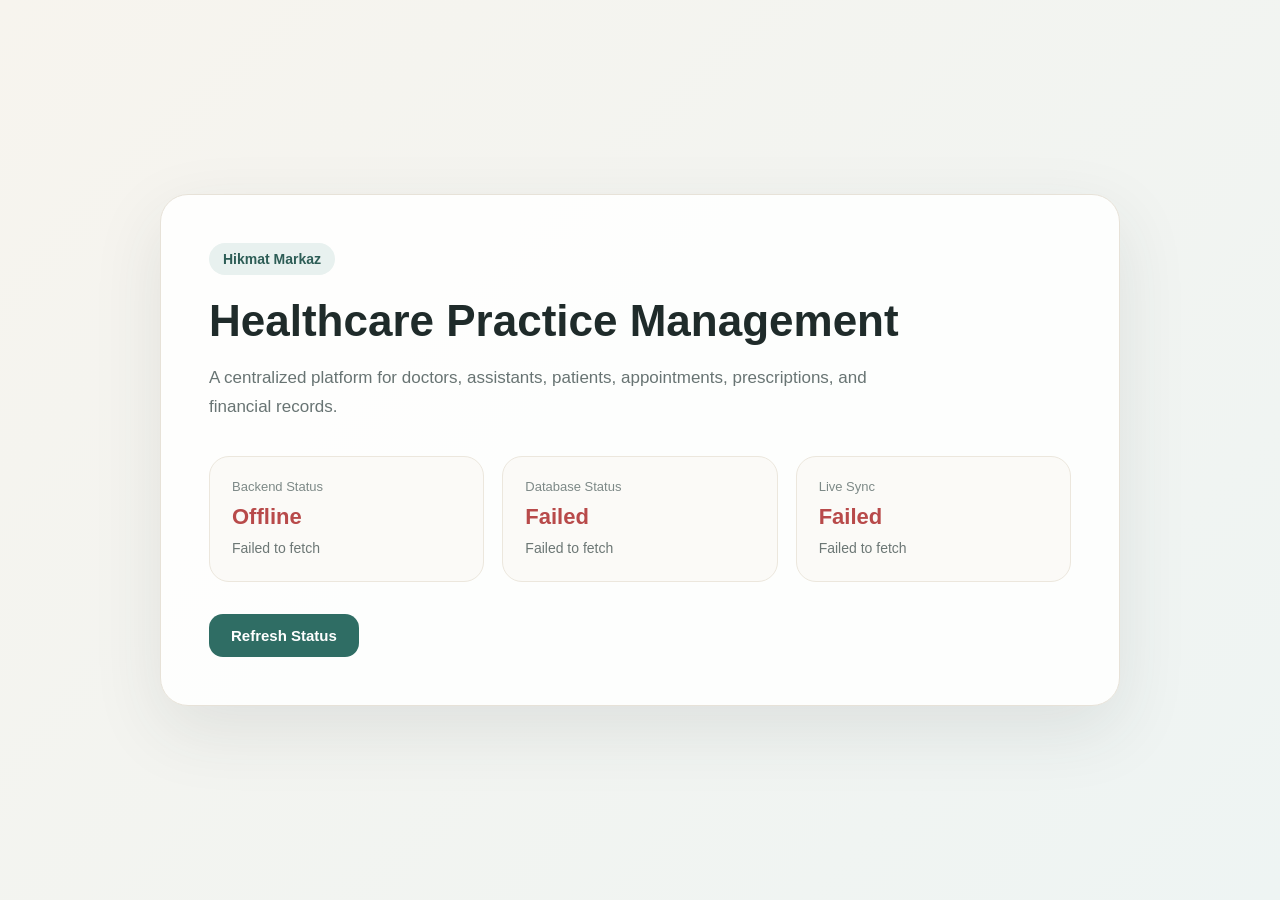
==== frontend/index.html @ 4ed819f0 "Add backend database connection and frontend health dashboard" ====
<!DOCTYPE html>
<html lang="en">
<head>
    <meta charset="UTF-8">
    <title>Hikmat Markaz</title>
    <meta name="viewport" content="width=device-width, initial-scale=1.0">

    <link rel="stylesheet" href="./css/style.css">
</head>
<body>

    <main class="page">
        <section class="hero-card">
            <div class="brand-badge">Hikmat Markaz</div>

            <h1>Healthcare Practice Management</h1>

            <p class="subtitle">
                A centralized platform for doctors, assistants, patients, appointments,
                prescriptions, and financial records.
            </p>

            <div class="status-grid">
                <div class="status-card">
                    <span class="label">Backend Status</span>
                    <strong id="backendStatus">Checking...</strong>
                    <p id="backendMessage">Please wait</p>
                </div>

                <div class="status-card">
                    <span class="label">Database Status</span>
                    <strong id="dbStatus">Checking...</strong>
                    <p id="dbMessage">Please wait</p>
                </div>

                <div class="status-card">
                    <span class="label">Live Sync</span>
                    <strong id="syncStatus">Waiting...</strong>
                    <p id="syncMessage">Runs every 30 seconds</p>
                </div>
            </div>

            <div class="actions">
                <button id="refreshButton">Refresh Status</button>
            </div>
        </section>
    </main>

    <script src="./js/config.js"></script>
    <script src="./js/main.js"></script>
</body>
</html>
---- frontend/css/style.css ----
* {
    box-sizing: border-box;
}

body {
    margin: 0;
    font-family: Inter, Arial, sans-serif;
    background: linear-gradient(135deg, #f7f4ee, #eef4f3);
    color: #24302f;
}

.page {
    min-height: 100vh;
    display: flex;
    align-items: center;
    justify-content: center;
    padding: 32px;
}

.hero-card {
    width: 100%;
    max-width: 960px;
    background: rgba(255, 255, 255, 0.88);
    border: 1px solid #e7e2d8;
    border-radius: 28px;
    padding: 48px;
    box-shadow: 0 24px 70px rgba(50, 60, 60, 0.10);
}

.brand-badge {
    display: inline-flex;
    padding: 8px 14px;
    border-radius: 999px;
    background: #e8f1ef;
    color: #2d5d56;
    font-size: 14px;
    font-weight: 700;
    margin-bottom: 22px;
}

h1 {
    margin: 0;
    font-size: 44px;
    line-height: 1.1;
    color: #1f2b2a;
}

.subtitle {
    max-width: 720px;
    margin: 18px 0 34px;
    color: #687473;
    font-size: 17px;
    line-height: 1.7;
}

.status-grid {
    display: grid;
    grid-template-columns: repeat(3, 1fr);
    gap: 18px;
}

.status-card {
    background: #fbfaf7;
    border: 1px solid #ece7dd;
    border-radius: 20px;
    padding: 22px;
}

.status-card .label {
    display: block;
    color: #7d8987;
    font-size: 13px;
    margin-bottom: 10px;
}

.status-card strong {
    display: block;
    font-size: 22px;
    color: #263332;
    margin-bottom: 8px;
}

.status-card p {
    margin: 0;
    color: #6c7775;
    font-size: 14px;
    line-height: 1.5;
}

.actions {
    margin-top: 32px;
}

button {
    border: none;
    background: #2f6d64;
    color: white;
    padding: 13px 22px;
    border-radius: 14px;
    font-size: 15px;
    font-weight: 700;
    cursor: pointer;
    transition: 0.2s ease;
}

button:hover {
    background: #25584f;
    transform: translateY(-1px);
}

.ok {
    color: #2f6d64 !important;
}

.error {
    color: #b84a4a !important;
}

.pending {
    color: #9b7b2f !important;
}

@media (max-width: 850px) {
    .hero-card {
        padding: 30px;
    }

    h1 {
        font-size: 34px;
    }

    .status-grid {
        grid-template-columns: 1fr;
    }
}
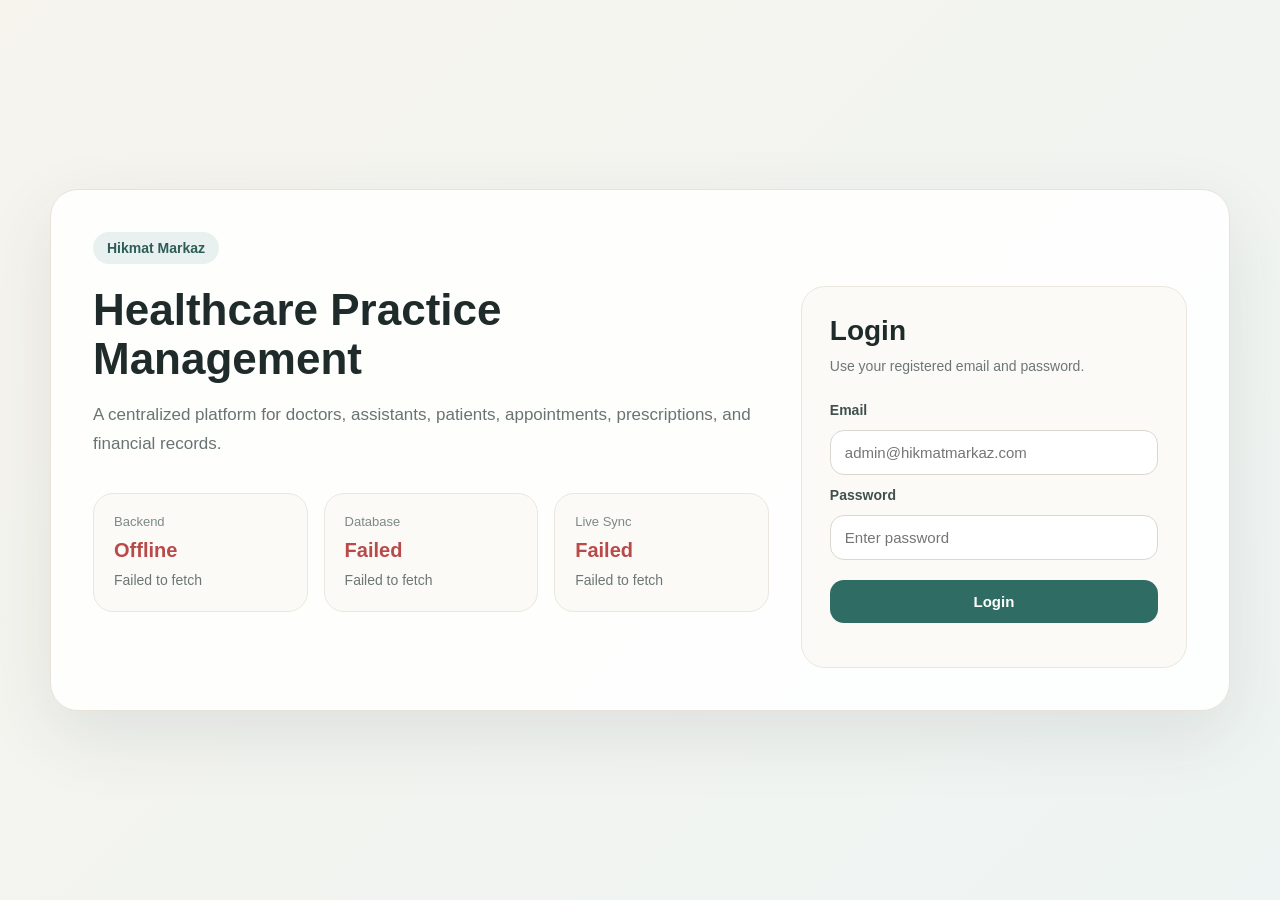
==== commit 4e7ccdb4: "Add admin seed and authentication API" ====
--- a/frontend/index.html
+++ b/frontend/index.html
@@ -13,35 +13,71 @@
         <section class="hero-card">
             <div class="brand-badge">Hikmat Markaz</div>
 
-            <h1>Healthcare Practice Management</h1>
+            <div class="layout">
+                <div class="intro">
+                    <h1>Healthcare Practice Management</h1>
 
-            <p class="subtitle">
-                A centralized platform for doctors, assistants, patients, appointments,
-                prescriptions, and financial records.
-            </p>
+                    <p class="subtitle">
+                        A centralized platform for doctors, assistants, patients,
+                        appointments, prescriptions, and financial records.
+                    </p>
 
-            <div class="status-grid">
-                <div class="status-card">
-                    <span class="label">Backend Status</span>
-                    <strong id="backendStatus">Checking...</strong>
-                    <p id="backendMessage">Please wait</p>
+                    <div class="status-grid">
+                        <div class="status-card">
+                            <span class="label">Backend</span>
+                            <strong id="backendStatus">Checking...</strong>
+                            <p id="backendMessage">Please wait</p>
+                        </div>
+
+                        <div class="status-card">
+                            <span class="label">Database</span>
+                            <strong id="dbStatus">Checking...</strong>
+                            <p id="dbMessage">Please wait</p>
+                        </div>
+
+                        <div class="status-card">
+                            <span class="label">Live Sync</span>
+                            <strong id="syncStatus">Waiting...</strong>
+                            <p id="syncMessage">Runs every 30 seconds</p>
+                        </div>
+                    </div>
                 </div>
 
-                <div class="status-card">
-                    <span class="label">Database Status</span>
-                    <strong id="dbStatus">Checking...</strong>
-                    <p id="dbMessage">Please wait</p>
+                <div class="auth-panel">
+                    <h2>Login</h2>
+                    <p class="auth-note">
+                        Use your registered email and password.
+                    </p>
+
+                    <form id="loginForm">
+                        <label>Email</label>
+                        <input
+                            type="email"
+                            id="loginEmail"
+                            placeholder="admin@hikmatmarkaz.com"
+                            required
+                        >
+
+                        <label>Password</label>
+                        <input
+                            type="password"
+                            id="loginPassword"
+                            placeholder="Enter password"
+                            required
+                        >
+
+                        <button type="submit">Login</button>
+                    </form>
+
+                    <div id="loginResult" class="login-result"></div>
+
+                    <div id="userBox" class="user-box hidden">
+                        <span class="label">Logged in as</span>
+                        <strong id="loggedInRole"></strong>
+                        <p id="loggedInEmail"></p>
+                        <button id="logoutButton" class="secondary-button">Logout</button>
+                    </div>
                 </div>
-
-                <div class="status-card">
-                    <span class="label">Live Sync</span>
-                    <strong id="syncStatus">Waiting...</strong>
-                    <p id="syncMessage">Runs every 30 seconds</p>
-                </div>
-            </div>
-
-            <div class="actions">
-                <button id="refreshButton">Refresh Status</button>
             </div>
         </section>
     </main>
--- a/frontend/css/style.css
+++ b/frontend/css/style.css
@@ -19,11 +19,11 @@
 
 .hero-card {
     width: 100%;
-    max-width: 960px;
-    background: rgba(255, 255, 255, 0.88);
+    max-width: 1180px;
+    background: rgba(255, 255, 255, 0.9);
     border: 1px solid #e7e2d8;
     border-radius: 28px;
-    padding: 48px;
+    padding: 42px;
     box-shadow: 0 24px 70px rgba(50, 60, 60, 0.10);
 }
 
@@ -38,6 +38,13 @@
     margin-bottom: 22px;
 }
 
+.layout {
+    display: grid;
+    grid-template-columns: 1.4fr 0.8fr;
+    gap: 32px;
+    align-items: start;
+}
+
 h1 {
     margin: 0;
     font-size: 44px;
@@ -56,17 +63,18 @@
 .status-grid {
     display: grid;
     grid-template-columns: repeat(3, 1fr);
-    gap: 18px;
+    gap: 16px;
 }
 
 .status-card {
     background: #fbfaf7;
     border: 1px solid #ece7dd;
     border-radius: 20px;
-    padding: 22px;
-}
-
-.status-card .label {
+    padding: 20px;
+}
+
+.status-card .label,
+.user-box .label {
     display: block;
     color: #7d8987;
     font-size: 13px;
@@ -75,7 +83,7 @@
 
 .status-card strong {
     display: block;
-    font-size: 22px;
+    font-size: 20px;
     color: #263332;
     margin-bottom: 8px;
 }
@@ -87,8 +95,52 @@
     line-height: 1.5;
 }
 
-.actions {
-    margin-top: 32px;
+.auth-panel {
+    background: #fbfaf7;
+    border: 1px solid #ece7dd;
+    border-radius: 24px;
+    padding: 28px;
+}
+
+.auth-panel h2 {
+    margin: 0 0 8px;
+    font-size: 28px;
+    color: #1f2b2a;
+}
+
+.auth-note {
+    margin: 0 0 24px;
+    color: #6c7775;
+    font-size: 14px;
+    line-height: 1.6;
+}
+
+form {
+    display: flex;
+    flex-direction: column;
+    gap: 12px;
+}
+
+label {
+    color: #40504e;
+    font-size: 14px;
+    font-weight: 700;
+}
+
+input {
+    width: 100%;
+    border: 1px solid #dcd7ce;
+    background: white;
+    border-radius: 14px;
+    padding: 13px 14px;
+    font-size: 15px;
+    outline: none;
+    color: #24302f;
+}
+
+input:focus {
+    border-color: #2f6d64;
+    box-shadow: 0 0 0 4px rgba(47, 109, 100, 0.08);
 }
 
 button {
@@ -101,6 +153,7 @@
     font-weight: 700;
     cursor: pointer;
     transition: 0.2s ease;
+    margin-top: 8px;
 }
 
 button:hover {
@@ -108,6 +161,45 @@
     transform: translateY(-1px);
 }
 
+.secondary-button {
+    background: #e8f1ef;
+    color: #2d5d56;
+}
+
+.secondary-button:hover {
+    background: #dceae7;
+}
+
+.login-result {
+    margin-top: 16px;
+    font-size: 14px;
+    line-height: 1.5;
+}
+
+.user-box {
+    margin-top: 22px;
+    background: white;
+    border: 1px solid #ece7dd;
+    border-radius: 18px;
+    padding: 18px;
+}
+
+.user-box strong {
+    display: block;
+    font-size: 20px;
+    color: #2f6d64;
+    text-transform: capitalize;
+}
+
+.user-box p {
+    margin: 6px 0 0;
+    color: #687473;
+}
+
+.hidden {
+    display: none;
+}
+
 .ok {
     color: #2f6d64 !important;
 }
@@ -120,16 +212,20 @@
     color: #9b7b2f !important;
 }
 
-@media (max-width: 850px) {
-    .hero-card {
-        padding: 30px;
+@media (max-width: 950px) {
+    .layout {
+        grid-template-columns: 1fr;
+    }
+
+    .status-grid {
+        grid-template-columns: 1fr;
     }
 
     h1 {
         font-size: 34px;
     }
 
-    .status-grid {
-        grid-template-columns: 1fr;
+    .hero-card {
+        padding: 28px;
     }
 }
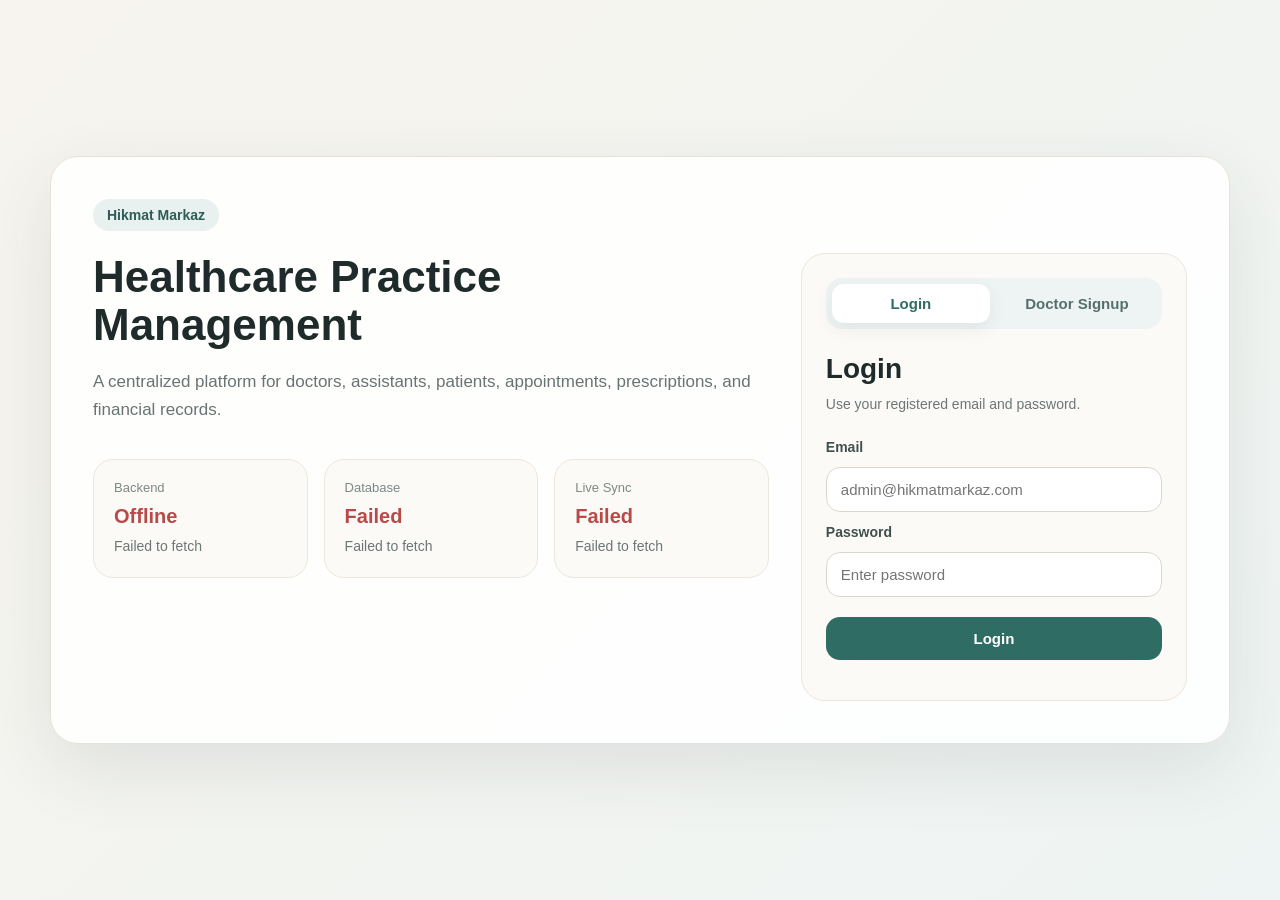
==== commit c1fb64ff: "Add doctor signup request API and frontend form" ====
--- a/frontend/index.html
+++ b/frontend/index.html
@@ -44,39 +44,114 @@
                 </div>
 
                 <div class="auth-panel">
-                    <h2>Login</h2>
-                    <p class="auth-note">
-                        Use your registered email and password.
-                    </p>
+                    <div class="tab-bar">
+                        <button id="loginTab" class="tab-button active" type="button">Login</button>
+                        <button id="signupTab" class="tab-button" type="button">Doctor Signup</button>
+                    </div>
 
-                    <form id="loginForm">
-                        <label>Email</label>
-                        <input
-                            type="email"
-                            id="loginEmail"
-                            placeholder="admin@hikmatmarkaz.com"
-                            required
-                        >
+                    <section id="loginSection">
+                        <h2>Login</h2>
+                        <p class="auth-note">
+                            Use your registered email and password.
+                        </p>
 
-                        <label>Password</label>
-                        <input
-                            type="password"
-                            id="loginPassword"
-                            placeholder="Enter password"
-                            required
-                        >
+                        <form id="loginForm">
+                            <label>Email</label>
+                            <input
+                                type="email"
+                                id="loginEmail"
+                                placeholder="admin@hikmatmarkaz.com"
+                                required
+                            >
 
-                        <button type="submit">Login</button>
-                    </form>
+                            <label>Password</label>
+                            <input
+                                type="password"
+                                id="loginPassword"
+                                placeholder="Enter password"
+                                required
+                            >
 
-                    <div id="loginResult" class="login-result"></div>
+                            <button type="submit">Login</button>
+                        </form>
 
-                    <div id="userBox" class="user-box hidden">
-                        <span class="label">Logged in as</span>
-                        <strong id="loggedInRole"></strong>
-                        <p id="loggedInEmail"></p>
-                        <button id="logoutButton" class="secondary-button">Logout</button>
-                    </div>
+                        <div id="loginResult" class="form-result"></div>
+
+                        <div id="userBox" class="user-box hidden">
+                            <span class="label">Logged in as</span>
+                            <strong id="loggedInRole"></strong>
+                            <p id="loggedInEmail"></p>
+                            <button id="logoutButton" class="secondary-button" type="button">Logout</button>
+                        </div>
+                    </section>
+
+                    <section id="signupSection" class="hidden">
+                        <h2>Doctor Signup</h2>
+                        <p class="auth-note">
+                            Doctor accounts require admin approval before login.
+                        </p>
+
+                        <form id="doctorSignupForm">
+                            <label>Doctor Name</label>
+                            <input
+                                type="text"
+                                id="signupName"
+                                placeholder="Dr. Ayesha Khan"
+                                required
+                            >
+
+                            <label>Specialization</label>
+                            <input
+                                type="text"
+                                id="signupSpecialization"
+                                placeholder="Cardiology, Gynecology, Dermatology"
+                                required
+                            >
+
+                            <label>License Number</label>
+                            <input
+                                type="text"
+                                id="signupLicense"
+                                placeholder="PMC-12345"
+                                required
+                            >
+
+                            <label>Email</label>
+                            <input
+                                type="email"
+                                id="signupEmail"
+                                placeholder="doctor@example.com"
+                                required
+                            >
+
+                            <label>Phone</label>
+                            <input
+                                type="text"
+                                id="signupPhone"
+                                placeholder="03001234567"
+                            >
+
+                            <label>Password</label>
+                            <input
+                                type="password"
+                                id="signupPassword"
+                                placeholder="Minimum 8 characters"
+                                required
+                            >
+
+                            <label>Confirm Password</label>
+                            <input
+                                type="password"
+                                id="signupConfirmPassword"
+                                placeholder="Repeat password"
+                                required
+                            >
+
+                            <button type="submit">Submit Signup Request</button>
+                        </form>
+
+                        <div id="signupResult" class="form-result"></div>
+                    </section>
                 </div>
             </div>
         </section>
--- a/frontend/css/style.css
+++ b/frontend/css/style.css
@@ -99,7 +99,36 @@
     background: #fbfaf7;
     border: 1px solid #ece7dd;
     border-radius: 24px;
-    padding: 28px;
+    padding: 24px;
+}
+
+.tab-bar {
+    display: grid;
+    grid-template-columns: 1fr 1fr;
+    gap: 8px;
+    background: #eef4f3;
+    padding: 6px;
+    border-radius: 16px;
+    margin-bottom: 24px;
+}
+
+.tab-button {
+    margin: 0;
+    background: transparent;
+    color: #55706c;
+    border-radius: 12px;
+    padding: 11px 10px;
+}
+
+.tab-button:hover {
+    transform: none;
+    background: #e3eeeb;
+}
+
+.tab-button.active {
+    background: white;
+    color: #2f6d64;
+    box-shadow: 0 6px 18px rgba(50, 60, 60, 0.08);
 }
 
 .auth-panel h2 {
@@ -170,7 +199,7 @@
     background: #dceae7;
 }
 
-.login-result {
+.form-result {
     margin-top: 16px;
     font-size: 14px;
     line-height: 1.5;
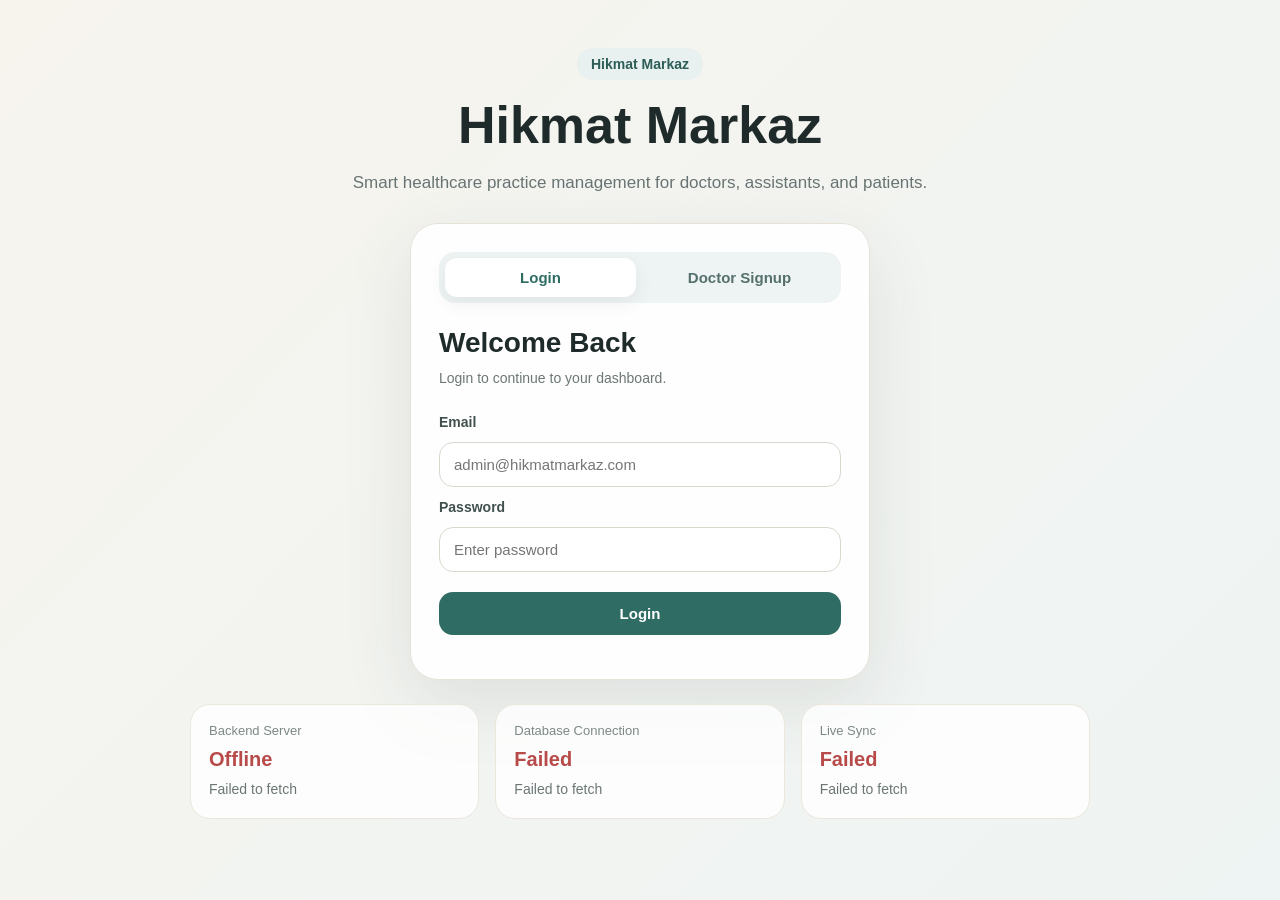
==== commit 0f26bb3b: "Improve landing page and add role-based dashboard page" ====
--- a/frontend/index.html
+++ b/frontend/index.html
@@ -9,150 +9,136 @@
 </head>
 <body>
 
-    <main class="page">
-        <section class="hero-card">
+    <main class="landing-page">
+        <section class="landing-header">
             <div class="brand-badge">Hikmat Markaz</div>
+            <h1>Hikmat Markaz</h1>
+            <p class="slogan">
+                Smart healthcare practice management for doctors, assistants, and patients.
+            </p>
+        </section>
 
-            <div class="layout">
-                <div class="intro">
-                    <h1>Healthcare Practice Management</h1>
+        <section class="auth-card">
+            <div class="tab-bar">
+                <button id="loginTab" class="tab-button active" type="button">Login</button>
+                <button id="signupTab" class="tab-button" type="button">Doctor Signup</button>
+            </div>
 
-                    <p class="subtitle">
-                        A centralized platform for doctors, assistants, patients,
-                        appointments, prescriptions, and financial records.
-                    </p>
+            <section id="loginSection">
+                <h2>Welcome Back</h2>
+                <p class="auth-note">
+                    Login to continue to your dashboard.
+                </p>
 
-                    <div class="status-grid">
-                        <div class="status-card">
-                            <span class="label">Backend</span>
-                            <strong id="backendStatus">Checking...</strong>
-                            <p id="backendMessage">Please wait</p>
-                        </div>
+                <form id="loginForm">
+                    <label>Email</label>
+                    <input
+                        type="email"
+                        id="loginEmail"
+                        placeholder="admin@hikmatmarkaz.com"
+                        required
+                    >
 
-                        <div class="status-card">
-                            <span class="label">Database</span>
-                            <strong id="dbStatus">Checking...</strong>
-                            <p id="dbMessage">Please wait</p>
-                        </div>
+                    <label>Password</label>
+                    <input
+                        type="password"
+                        id="loginPassword"
+                        placeholder="Enter password"
+                        required
+                    >
 
-                        <div class="status-card">
-                            <span class="label">Live Sync</span>
-                            <strong id="syncStatus">Waiting...</strong>
-                            <p id="syncMessage">Runs every 30 seconds</p>
-                        </div>
-                    </div>
-                </div>
+                    <button type="submit">Login</button>
+                </form>
 
-                <div class="auth-panel">
-                    <div class="tab-bar">
-                        <button id="loginTab" class="tab-button active" type="button">Login</button>
-                        <button id="signupTab" class="tab-button" type="button">Doctor Signup</button>
-                    </div>
+                <div id="loginResult" class="form-result"></div>
+            </section>
 
-                    <section id="loginSection">
-                        <h2>Login</h2>
-                        <p class="auth-note">
-                            Use your registered email and password.
-                        </p>
+            <section id="signupSection" class="hidden">
+                <h2>Doctor Signup</h2>
+                <p class="auth-note">
+                    Submit your request. Admin approval is required before login.
+                </p>
 
-                        <form id="loginForm">
-                            <label>Email</label>
-                            <input
-                                type="email"
-                                id="loginEmail"
-                                placeholder="admin@hikmatmarkaz.com"
-                                required
-                            >
+                <form id="doctorSignupForm">
+                    <label>Doctor Name</label>
+                    <input
+                        type="text"
+                        id="signupName"
+                        placeholder="Dr. Ayesha Khan"
+                        required
+                    >
 
-                            <label>Password</label>
-                            <input
-                                type="password"
-                                id="loginPassword"
-                                placeholder="Enter password"
-                                required
-                            >
+                    <label>Specialization</label>
+                    <input
+                        type="text"
+                        id="signupSpecialization"
+                        placeholder="Cardiology, Gynecology, Dermatology"
+                        required
+                    >
 
-                            <button type="submit">Login</button>
-                        </form>
+                    <label>License Number</label>
+                    <input
+                        type="text"
+                        id="signupLicense"
+                        placeholder="PMC-12345"
+                        required
+                    >
 
-                        <div id="loginResult" class="form-result"></div>
+                    <label>Email</label>
+                    <input
+                        type="email"
+                        id="signupEmail"
+                        placeholder="doctor@example.com"
+                        required
+                    >
 
-                        <div id="userBox" class="user-box hidden">
-                            <span class="label">Logged in as</span>
-                            <strong id="loggedInRole"></strong>
-                            <p id="loggedInEmail"></p>
-                            <button id="logoutButton" class="secondary-button" type="button">Logout</button>
-                        </div>
-                    </section>
+                    <label>Phone</label>
+                    <input
+                        type="text"
+                        id="signupPhone"
+                        placeholder="03001234567"
+                    >
 
-                    <section id="signupSection" class="hidden">
-                        <h2>Doctor Signup</h2>
-                        <p class="auth-note">
-                            Doctor accounts require admin approval before login.
-                        </p>
+                    <label>Password</label>
+                    <input
+                        type="password"
+                        id="signupPassword"
+                        placeholder="Minimum 8 characters"
+                        required
+                    >
 
-                        <form id="doctorSignupForm">
-                            <label>Doctor Name</label>
-                            <input
-                                type="text"
-                                id="signupName"
-                                placeholder="Dr. Ayesha Khan"
-                                required
-                            >
+                    <label>Confirm Password</label>
+                    <input
+                        type="password"
+                        id="signupConfirmPassword"
+                        placeholder="Repeat password"
+                        required
+                    >
 
-                            <label>Specialization</label>
-                            <input
-                                type="text"
-                                id="signupSpecialization"
-                                placeholder="Cardiology, Gynecology, Dermatology"
-                                required
-                            >
+                    <button type="submit">Submit Signup Request</button>
+                </form>
 
-                            <label>License Number</label>
-                            <input
-                                type="text"
-                                id="signupLicense"
-                                placeholder="PMC-12345"
-                                required
-                            >
+                <div id="signupResult" class="form-result"></div>
+            </section>
+        </section>
 
-                            <label>Email</label>
-                            <input
-                                type="email"
-                                id="signupEmail"
-                                placeholder="doctor@example.com"
-                                required
-                            >
+        <section class="system-status-panel">
+            <div class="status-card">
+                <span class="label">Backend Server</span>
+                <strong id="backendStatus">Checking...</strong>
+                <p id="backendMessage">Please wait</p>
+            </div>
 
-                            <label>Phone</label>
-                            <input
-                                type="text"
-                                id="signupPhone"
-                                placeholder="03001234567"
-                            >
+            <div class="status-card">
+                <span class="label">Database Connection</span>
+                <strong id="dbStatus">Checking...</strong>
+                <p id="dbMessage">Please wait</p>
+            </div>
 
-                            <label>Password</label>
-                            <input
-                                type="password"
-                                id="signupPassword"
-                                placeholder="Minimum 8 characters"
-                                required
-                            >
-
-                            <label>Confirm Password</label>
-                            <input
-                                type="password"
-                                id="signupConfirmPassword"
-                                placeholder="Repeat password"
-                                required
-                            >
-
-                            <button type="submit">Submit Signup Request</button>
-                        </form>
-
-                        <div id="signupResult" class="form-result"></div>
-                    </section>
-                </div>
+            <div class="status-card">
+                <span class="label">Live Sync</span>
+                <strong id="syncStatus">Waiting...</strong>
+                <p id="syncMessage">Runs every 30 seconds</p>
             </div>
         </section>
     </main>
--- a/frontend/css/style.css
+++ b/frontend/css/style.css
@@ -9,22 +9,18 @@
     color: #24302f;
 }
 
-.page {
+.landing-page {
     min-height: 100vh;
     display: flex;
+    flex-direction: column;
     align-items: center;
-    justify-content: center;
-    padding: 32px;
-}
-
-.hero-card {
-    width: 100%;
-    max-width: 1180px;
-    background: rgba(255, 255, 255, 0.9);
-    border: 1px solid #e7e2d8;
-    border-radius: 28px;
-    padding: 42px;
-    box-shadow: 0 24px 70px rgba(50, 60, 60, 0.10);
+    padding: 48px 24px;
+}
+
+.landing-header {
+    text-align: center;
+    max-width: 740px;
+    margin-bottom: 26px;
 }
 
 .brand-badge {
@@ -35,71 +31,31 @@
     color: #2d5d56;
     font-size: 14px;
     font-weight: 700;
-    margin-bottom: 22px;
-}
-
-.layout {
-    display: grid;
-    grid-template-columns: 1.4fr 0.8fr;
-    gap: 32px;
-    align-items: start;
-}
-
-h1 {
-    margin: 0;
-    font-size: 44px;
-    line-height: 1.1;
+    margin-bottom: 18px;
+}
+
+.landing-header h1 {
+    margin: 0;
+    font-size: 52px;
+    line-height: 1.05;
     color: #1f2b2a;
 }
 
-.subtitle {
-    max-width: 720px;
-    margin: 18px 0 34px;
+.slogan {
+    margin: 16px auto 0;
     color: #687473;
     font-size: 17px;
     line-height: 1.7;
 }
 
-.status-grid {
-    display: grid;
-    grid-template-columns: repeat(3, 1fr);
-    gap: 16px;
-}
-
-.status-card {
-    background: #fbfaf7;
-    border: 1px solid #ece7dd;
-    border-radius: 20px;
-    padding: 20px;
-}
-
-.status-card .label,
-.user-box .label {
-    display: block;
-    color: #7d8987;
-    font-size: 13px;
-    margin-bottom: 10px;
-}
-
-.status-card strong {
-    display: block;
-    font-size: 20px;
-    color: #263332;
-    margin-bottom: 8px;
-}
-
-.status-card p {
-    margin: 0;
-    color: #6c7775;
-    font-size: 14px;
-    line-height: 1.5;
-}
-
-.auth-panel {
-    background: #fbfaf7;
-    border: 1px solid #ece7dd;
-    border-radius: 24px;
-    padding: 24px;
+.auth-card {
+    width: 100%;
+    max-width: 460px;
+    background: rgba(255, 255, 255, 0.94);
+    border: 1px solid #e7e2d8;
+    border-radius: 28px;
+    padding: 28px;
+    box-shadow: 0 24px 70px rgba(50, 60, 60, 0.10);
 }
 
 .tab-bar {
@@ -131,7 +87,7 @@
     box-shadow: 0 6px 18px rgba(50, 60, 60, 0.08);
 }
 
-.auth-panel h2 {
+h2 {
     margin: 0 0 8px;
     font-size: 28px;
     color: #1f2b2a;
@@ -156,7 +112,8 @@
     font-weight: 700;
 }
 
-input {
+input,
+textarea {
     width: 100%;
     border: 1px solid #dcd7ce;
     background: white;
@@ -165,9 +122,11 @@
     font-size: 15px;
     outline: none;
     color: #24302f;
-}
-
-input:focus {
+    font-family: inherit;
+}
+
+input:focus,
+textarea:focus {
     border-color: #2f6d64;
     box-shadow: 0 0 0 4px rgba(47, 109, 100, 0.08);
 }
@@ -199,34 +158,231 @@
     background: #dceae7;
 }
 
+.danger-button {
+    background: #b84a4a;
+}
+
+.danger-button:hover {
+    background: #9f3c3c;
+}
+
 .form-result {
     margin-top: 16px;
     font-size: 14px;
     line-height: 1.5;
 }
 
-.user-box {
-    margin-top: 22px;
+.system-status-panel {
+    width: 100%;
+    max-width: 900px;
+    display: grid;
+    grid-template-columns: repeat(3, 1fr);
+    gap: 16px;
+    margin-top: 24px;
+}
+
+.status-card {
+    background: rgba(255, 255, 255, 0.80);
+    border: 1px solid #ece7dd;
+    border-radius: 20px;
+    padding: 18px;
+}
+
+.status-card .label {
+    display: block;
+    color: #7d8987;
+    font-size: 13px;
+    margin-bottom: 10px;
+}
+
+.status-card strong {
+    display: block;
+    font-size: 20px;
+    color: #263332;
+    margin-bottom: 8px;
+}
+
+.status-card p {
+    margin: 0;
+    color: #6c7775;
+    font-size: 14px;
+    line-height: 1.5;
+}
+
+.dashboard-page {
+    min-height: 100vh;
+    padding: 34px;
+}
+
+.dashboard-topbar {
+    max-width: 1180px;
+    margin: 0 auto 24px;
+    background: rgba(255, 255, 255, 0.94);
+    border: 1px solid #e7e2d8;
+    border-radius: 28px;
+    padding: 28px;
+    box-shadow: 0 18px 50px rgba(50, 60, 60, 0.08);
+    display: flex;
+    justify-content: space-between;
+    gap: 24px;
+    align-items: flex-start;
+}
+
+.dashboard-topbar h1 {
+    margin: 0;
+    font-size: 38px;
+    color: #1f2b2a;
+}
+
+.dashboard-topbar p {
+    margin: 8px 0 0;
+    color: #687473;
+}
+
+.dashboard-user {
+    background: #fbfaf7;
+    border: 1px solid #ece7dd;
+    border-radius: 18px;
+    padding: 16px;
+    min-width: 240px;
+}
+
+.dashboard-user span {
+    display: block;
+    color: #2f6d64;
+    text-transform: capitalize;
+    font-size: 14px;
+    font-weight: 700;
+}
+
+.dashboard-user strong {
+    display: block;
+    margin-top: 5px;
+    color: #263332;
+    font-size: 14px;
+    word-break: break-all;
+}
+
+.dashboard-panel {
+    max-width: 1180px;
+    margin: 0 auto;
     background: white;
     border: 1px solid #ece7dd;
+    border-radius: 24px;
+    padding: 24px;
+    box-shadow: 0 18px 50px rgba(50, 60, 60, 0.08);
+}
+
+.dashboard-header {
+    display: flex;
+    align-items: flex-start;
+    justify-content: space-between;
+    gap: 16px;
+    margin-bottom: 18px;
+}
+
+.dashboard-header h2 {
+    margin: 0;
+    color: #1f2b2a;
+    font-size: 26px;
+}
+
+.dashboard-header p {
+    margin: 6px 0 0;
+    color: #6c7775;
+    font-size: 14px;
+}
+
+.summary-grid {
+    display: grid;
+    grid-template-columns: repeat(3, 1fr);
+    gap: 12px;
+    margin-bottom: 16px;
+}
+
+.summary-card,
+.placeholder-card {
+    background: #fbfaf7;
+    border: 1px solid #ece7dd;
+    border-radius: 16px;
+    padding: 16px;
+}
+
+.summary-card span {
+    display: block;
+    color: #7d8987;
+    font-size: 13px;
+    margin-bottom: 6px;
+}
+
+.summary-card strong {
+    display: block;
+    color: #2f6d64;
+    font-size: 26px;
+}
+
+.placeholder-grid {
+    display: grid;
+    grid-template-columns: repeat(4, 1fr);
+    gap: 16px;
+}
+
+.placeholder-card {
+    color: #2f6d64;
+    font-weight: 700;
+    min-height: 96px;
+    display: flex;
+    align-items: center;
+}
+
+.doctor-list {
+    display: flex;
+    flex-direction: column;
+    gap: 14px;
+}
+
+.doctor-card {
+    background: #fbfaf7;
+    border: 1px solid #ece7dd;
     border-radius: 18px;
-    padding: 18px;
-}
-
-.user-box strong {
-    display: block;
-    font-size: 20px;
-    color: #2f6d64;
-    text-transform: capitalize;
-}
-
-.user-box p {
-    margin: 6px 0 0;
+    padding: 16px;
+}
+
+.doctor-card h4 {
+    margin: 0 0 8px;
+    color: #1f2b2a;
+    font-size: 18px;
+}
+
+.doctor-meta {
+    display: grid;
+    gap: 6px;
     color: #687473;
+    font-size: 14px;
+    line-height: 1.5;
+}
+
+.doctor-actions {
+    display: flex;
+    gap: 10px;
+    margin-top: 14px;
+    flex-wrap: wrap;
+}
+
+.reject-reason {
+    margin-top: 12px;
+    resize: vertical;
+    min-height: 80px;
+}
+
+.muted-text {
+    color: #7d8987;
+    font-size: 14px;
+    margin: 0;
 }
 
 .hidden {
-    display: none;
+    display: none !important;
 }
 
 .ok {
@@ -242,19 +398,25 @@
 }
 
 @media (max-width: 950px) {
-    .layout {
+    .system-status-panel,
+    .summary-grid,
+    .placeholder-grid {
         grid-template-columns: 1fr;
     }
 
-    .status-grid {
-        grid-template-columns: 1fr;
+    .dashboard-topbar {
+        flex-direction: column;
     }
 
-    h1 {
-        font-size: 34px;
+    .dashboard-user {
+        width: 100%;
     }
 
-    .hero-card {
-        padding: 28px;
+    .landing-header h1 {
+        font-size: 38px;
+    }
+
+    .dashboard-topbar h1 {
+        font-size: 32px;
     }
 }
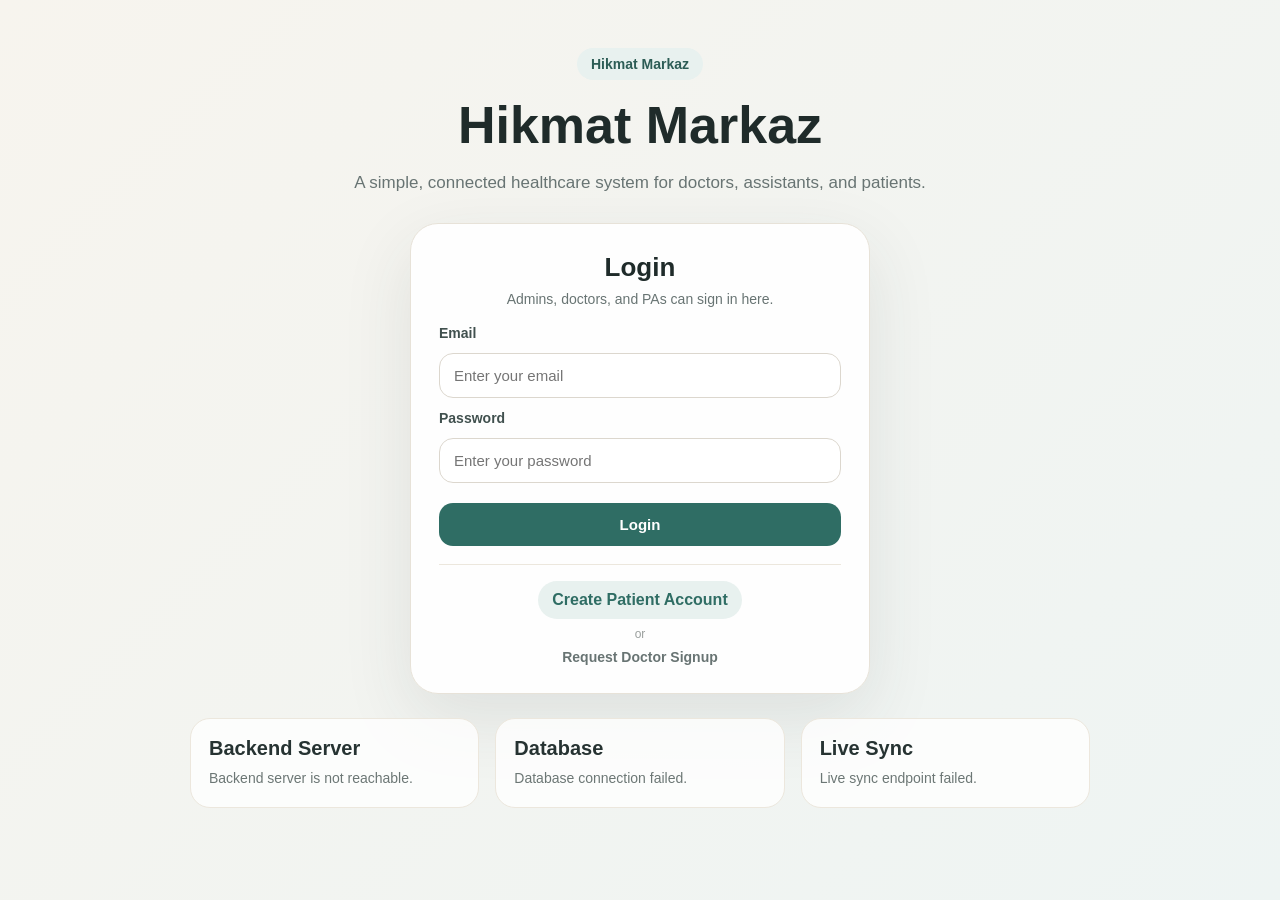
==== commit 0c71006e: "Add patient portal and online appointment request flow" ====
--- a/frontend/index.html
+++ b/frontend/index.html
@@ -10,137 +10,99 @@
 <body>
 
     <main class="landing-page">
+
         <section class="landing-header">
             <div class="brand-badge">Hikmat Markaz</div>
+
             <h1>Hikmat Markaz</h1>
+
             <p class="slogan">
-                Smart healthcare practice management for doctors, assistants, and patients.
+                A simple, connected healthcare system for doctors, assistants, and patients.
             </p>
         </section>
 
         <section class="auth-card">
-            <div class="tab-bar">
-                <button id="loginTab" class="tab-button active" type="button">Login</button>
-                <button id="signupTab" class="tab-button" type="button">Doctor Signup</button>
+
+            <div class="auth-card-header">
+                <h2>Login</h2>
+                <p>
+                    Admins, doctors, and PAs can sign in here.
+                </p>
             </div>
 
-            <section id="loginSection">
-                <h2>Welcome Back</h2>
-                <p class="auth-note">
-                    Login to continue to your dashboard.
-                </p>
+            <form id="loginForm">
+                <label>Email</label>
+                <input
+                    id="loginEmail"
+                    type="email"
+                    placeholder="Enter your email"
+                    autocomplete="email"
+                    required
+                >
 
-                <form id="loginForm">
-                    <label>Email</label>
-                    <input
-                        type="email"
-                        id="loginEmail"
-                        placeholder="admin@hikmatmarkaz.com"
-                        required
-                    >
+                <label>Password</label>
+                <input
+                    id="loginPassword"
+                    type="password"
+                    placeholder="Enter your password"
+                    autocomplete="current-password"
+                    required
+                >
 
-                    <label>Password</label>
-                    <input
-                        type="password"
-                        id="loginPassword"
-                        placeholder="Enter password"
-                        required
-                    >
+                <button type="submit">Login</button>
+            </form>
 
-                    <button type="submit">Login</button>
-                </form>
+            <div id="loginResult" class="form-result"></div>
 
-                <div id="loginResult" class="form-result"></div>
-            </section>
+            <div class="auth-links-box">
+                <a href="./patient-signup.html" class="primary-auth-link">
+                    Create Patient Account
+                </a>
 
-            <section id="signupSection" class="hidden">
-                <h2>Doctor Signup</h2>
-                <p class="auth-note">
-                    Submit your request. Admin approval is required before login.
-                </p>
+                <span class="auth-link-divider">or</span>
 
-                <form id="doctorSignupForm">
-                    <label>Doctor Name</label>
-                    <input
-                        type="text"
-                        id="signupName"
-                        placeholder="Dr. Ayesha Khan"
-                        required
-                    >
+                <a href="./doctor-signup.html" class="secondary-auth-link">
+                    Request Doctor Signup
+                </a>
+            </div>
 
-                    <label>Specialization</label>
-                    <input
-                        type="text"
-                        id="signupSpecialization"
-                        placeholder="Cardiology, Gynecology, Dermatology"
-                        required
-                    >
-
-                    <label>License Number</label>
-                    <input
-                        type="text"
-                        id="signupLicense"
-                        placeholder="PMC-12345"
-                        required
-                    >
-
-                    <label>Email</label>
-                    <input
-                        type="email"
-                        id="signupEmail"
-                        placeholder="doctor@example.com"
-                        required
-                    >
-
-                    <label>Phone</label>
-                    <input
-                        type="text"
-                        id="signupPhone"
-                        placeholder="03001234567"
-                    >
-
-                    <label>Password</label>
-                    <input
-                        type="password"
-                        id="signupPassword"
-                        placeholder="Minimum 8 characters"
-                        required
-                    >
-
-                    <label>Confirm Password</label>
-                    <input
-                        type="password"
-                        id="signupConfirmPassword"
-                        placeholder="Repeat password"
-                        required
-                    >
-
-                    <button type="submit">Submit Signup Request</button>
-                </form>
-
-                <div id="signupResult" class="form-result"></div>
-            </section>
         </section>
 
         <section class="system-status-panel">
             <div class="status-card">
-                <span class="label">Backend Server</span>
-                <strong id="backendStatus">Checking...</strong>
-                <p id="backendMessage">Please wait</p>
+                <div class="status-card-header">
+                    <span class="status-dot pending" id="backendStatusDot"></span>
+                    <strong>Backend Server</strong>
+                </div>
+
+                <p id="backendStatusText">
+                    Checking backend connection...
+                </p>
             </div>
 
             <div class="status-card">
-                <span class="label">Database Connection</span>
-                <strong id="dbStatus">Checking...</strong>
-                <p id="dbMessage">Please wait</p>
+                <div class="status-card-header">
+                    <span class="status-dot pending" id="databaseStatusDot"></span>
+                    <strong>Database</strong>
+                </div>
+
+                <p id="databaseStatusText">
+                    Checking database connection...
+                </p>
             </div>
 
             <div class="status-card">
-                <span class="label">Live Sync</span>
-                <strong id="syncStatus">Waiting...</strong>
-                <p id="syncMessage">Runs every 30 seconds</p>
+                <div class="status-card-header">
+                    <span class="status-dot pending" id="syncStatusDot"></span>
+                    <strong>Live Sync</strong>
+                </div>
+
+                <p id="syncStatusText">
+                    Waiting for sync check...
+                </p>
             </div>
         </section>
+
     </main>
 
     <script src="./js/config.js"></script>
--- a/frontend/css/style.css
+++ b/frontend/css/style.css
@@ -113,7 +113,8 @@
 }
 
 input,
-textarea {
+textarea,
+select {
     width: 100%;
     border: 1px solid #dcd7ce;
     background: white;
@@ -126,9 +127,17 @@
 }
 
 input:focus,
-textarea:focus {
+textarea:focus,
+select:focus {
     border-color: #2f6d64;
     box-shadow: 0 0 0 4px rgba(47, 109, 100, 0.08);
+}
+
+.field-hint {
+    margin: -4px 0 4px;
+    color: #7d8987;
+    font-size: 13px;
+    line-height: 1.5;
 }
 
 button {
@@ -293,6 +302,39 @@
     font-size: 14px;
 }
 
+.doctor-module-tabs {
+    display: grid;
+    grid-template-columns: repeat(4, 1fr);
+    gap: 8px;
+    background: #eef4f3;
+    padding: 6px;
+    border-radius: 18px;
+    margin: 10px 0 18px;
+}
+
+.doctor-module-tab {
+    margin: 0;
+    background: transparent;
+    color: #55706c;
+    border-radius: 13px;
+    padding: 12px 10px;
+}
+
+.doctor-module-tab:hover {
+    transform: none;
+    background: #e3eeeb;
+}
+
+.doctor-module-tab.active {
+    background: white;
+    color: #2f6d64;
+    box-shadow: 0 6px 18px rgba(50, 60, 60, 0.08);
+}
+
+.doctor-module-panel {
+    margin-top: 18px;
+}
+
 .summary-grid {
     display: grid;
     grid-template-columns: repeat(3, 1fr);
@@ -375,6 +417,144 @@
     min-height: 80px;
 }
 
+.doctor-settings-grid {
+    display: grid;
+    grid-template-columns: repeat(3, 1fr);
+    gap: 18px;
+    margin-top: 18px;
+}
+
+.settings-card,
+.settings-list-card,
+.settings-complete-panel {
+    background: #fbfaf7;
+    border: 1px solid #ece7dd;
+    border-radius: 18px;
+    padding: 18px;
+}
+
+.settings-card h3,
+.settings-list-card h3,
+.settings-complete-panel h3 {
+    margin: 0 0 14px;
+    color: #1f2b2a;
+    font-size: 18px;
+}
+
+.schedule-days-box {
+    display: grid;
+    grid-template-columns: 1fr 1fr;
+    gap: 10px;
+    background: white;
+    border: 1px solid #dcd7ce;
+    border-radius: 16px;
+    padding: 12px;
+}
+
+.day-checkbox {
+    display: flex;
+    align-items: center;
+    gap: 9px;
+    padding: 9px 10px;
+    border-radius: 12px;
+    background: #fbfaf7;
+    border: 1px solid #ece7dd;
+    color: #40504e;
+    font-size: 14px;
+    font-weight: 700;
+    cursor: pointer;
+}
+
+.day-checkbox input {
+    width: auto;
+    margin: 0;
+    accent-color: #2f6d64;
+}
+
+.day-checkbox:hover {
+    background: #eef4f3;
+}
+
+.settings-lists-grid {
+    display: grid;
+    grid-template-columns: repeat(3, 1fr);
+    gap: 18px;
+    margin-top: 18px;
+}
+
+.compact-list {
+    display: flex;
+    flex-direction: column;
+    gap: 10px;
+}
+
+#doctorSchedulesList {
+    max-height: 320px;
+    overflow-y: auto;
+    padding-right: 6px;
+}
+
+#doctorSchedulesList::-webkit-scrollbar {
+    width: 8px;
+}
+
+#doctorSchedulesList::-webkit-scrollbar-track {
+    background: #eef4f3;
+    border-radius: 999px;
+}
+
+#doctorSchedulesList::-webkit-scrollbar-thumb {
+    background: #bdd2cd;
+    border-radius: 999px;
+}
+
+.compact-item {
+    background: white;
+    border: 1px solid #ece7dd;
+    border-radius: 14px;
+    padding: 12px;
+}
+
+.compact-item strong {
+    display: block;
+    color: #263332;
+    margin-bottom: 5px;
+}
+
+.compact-item span {
+    display: block;
+    color: #687473;
+    font-size: 13px;
+    line-height: 1.5;
+}
+
+.checkbox-row {
+    display: flex;
+    align-items: center;
+    gap: 8px;
+    font-weight: 700;
+    color: #40504e;
+}
+
+.checkbox-row input {
+    width: auto;
+}
+
+.settings-complete-panel {
+    margin-top: 18px;
+    display: flex;
+    justify-content: space-between;
+    gap: 18px;
+    align-items: center;
+}
+
+.settings-complete-panel p {
+    margin: 0;
+    color: #687473;
+    font-size: 14px;
+    line-height: 1.6;
+}
+
 .muted-text {
     color: #7d8987;
     font-size: 14px;
@@ -395,12 +575,29 @@
 
 .pending {
     color: #9b7b2f !important;
+}
+
+@media (max-width: 1100px) {
+    .doctor-settings-grid,
+    .settings-lists-grid {
+        grid-template-columns: 1fr;
+    }
+
+    .settings-complete-panel {
+        flex-direction: column;
+        align-items: stretch;
+    }
 }
 
 @media (max-width: 950px) {
     .system-status-panel,
     .summary-grid,
-    .placeholder-grid {
+    .placeholder-grid,
+    .doctor-module-tabs {
+        grid-template-columns: 1fr;
+    }
+
+    .schedule-days-box {
         grid-template-columns: 1fr;
     }
 
@@ -419,4 +616,638 @@
     .dashboard-topbar h1 {
         font-size: 32px;
     }
+}
+.compact-item-top {
+    display: flex;
+    align-items: center;
+    justify-content: space-between;
+    gap: 12px;
+    margin-bottom: 6px;
+}
+
+.compact-item-top strong {
+    margin-bottom: 0;
+}
+
+.icon-button {
+    width: 34px;
+    height: 34px;
+    min-width: 34px;
+    padding: 0;
+    margin: 0;
+    border-radius: 10px;
+    background: #f6e8e8;
+    color: #b84a4a;
+    display: inline-flex;
+    align-items: center;
+    justify-content: center;
+    font-size: 15px;
+}
+
+.icon-button:hover {
+    background: #f0d5d5;
+    color: #9f3c3c;
+    transform: none;
+}
+.pa-grid {
+    display: grid;
+    grid-template-columns: 1fr 1fr 1fr;
+    gap: 18px;
+    margin-top: 18px;
+}
+
+.latest-invite-box,
+.invite-status-box {
+    margin-top: 16px;
+    background: white;
+    border: 1px solid #ece7dd;
+    border-radius: 16px;
+    padding: 14px;
+    color: #40504e;
+    font-size: 14px;
+    line-height: 1.6;
+}
+
+.invite-link-row {
+    display: flex;
+    gap: 10px;
+    margin-top: 10px;
+}
+
+.invite-link-row input {
+    flex: 1;
+}
+
+.compact-copy-row {
+    margin-top: 12px;
+}
+
+.scroll-list {
+    max-height: 360px;
+    overflow-y: auto;
+    padding-right: 6px;
+}
+
+.scroll-list::-webkit-scrollbar {
+    width: 8px;
+}
+
+.scroll-list::-webkit-scrollbar-track {
+    background: #eef4f3;
+    border-radius: 999px;
+}
+
+.scroll-list::-webkit-scrollbar-thumb {
+    background: #bdd2cd;
+    border-radius: 999px;
+}
+
+.wider-auth-card {
+    max-width: 560px;
+}
+
+.back-link-box {
+    margin-top: 18px;
+    text-align: center;
+}
+
+.back-link-box a {
+    color: #2f6d64;
+    font-weight: 700;
+    text-decoration: none;
+}
+
+.back-link-box a:hover {
+    text-decoration: underline;
+}
+
+@media (max-width: 1100px) {
+    .pa-grid {
+        grid-template-columns: 1fr;
+    }
+
+    .invite-link-row {
+        flex-direction: column;
+    }
+}
+.assignment-grid {
+    display: grid;
+    grid-template-columns: repeat(3, 1fr);
+    gap: 18px;
+    margin-top: 18px;
+}
+
+.assignment-card {
+    background: #fbfaf7;
+    border: 1px solid #ece7dd;
+    border-radius: 18px;
+    padding: 18px;
+}
+
+.assignment-card strong {
+    display: block;
+    color: #1f2b2a;
+    font-size: 18px;
+    margin-bottom: 8px;
+}
+
+.assignment-card span {
+    display: block;
+    color: #687473;
+    font-size: 14px;
+    line-height: 1.6;
+}
+
+.pa-booking-grid {
+    display: grid;
+    grid-template-columns: 1.15fr 1fr 0.8fr;
+    gap: 18px;
+    margin-top: 18px;
+}
+
+.inline-input-row {
+    display: flex;
+    gap: 10px;
+}
+
+.inline-input-row input {
+    flex: 1;
+}
+
+.inline-input-row button {
+    margin-top: 0;
+    white-space: nowrap;
+}
+
+.tall-scroll-list {
+    max-height: 520px;
+}
+
+.slot-button {
+    width: 100%;
+    text-align: left;
+    background: white;
+    color: #40504e;
+    border: 1px solid #ece7dd;
+    border-radius: 14px;
+    padding: 12px;
+    margin: 0;
+}
+
+.slot-button:hover {
+    background: #eef4f3;
+    color: #2f6d64;
+    transform: none;
+}
+
+.slot-button.selected {
+    border-color: #2f6d64;
+    background: #e8f1ef;
+}
+
+.slot-button strong,
+.slot-button span {
+    display: block;
+}
+
+.slot-button strong {
+    color: #1f2b2a;
+    margin-bottom: 5px;
+}
+
+.slot-button span {
+    color: #687473;
+    font-size: 13px;
+    line-height: 1.5;
+}
+
+.selected-slot-box {
+    margin-bottom: 12px;
+}
+
+@media (max-width: 1100px) {
+    .assignment-grid,
+    .pa-booking-grid {
+        grid-template-columns: 1fr;
+    }
+
+    .inline-input-row {
+        flex-direction: column;
+    }
+}
+.queue-filter-grid {
+    display: grid;
+    grid-template-columns: repeat(4, 1fr);
+    gap: 14px;
+    margin-top: 18px;
+}
+
+.doctor-queue-layout {
+    display: grid;
+    grid-template-columns: 0.9fr 1.3fr;
+    gap: 18px;
+    margin-top: 18px;
+}
+
+.queue-appointment-card {
+    background: white;
+    border: 1px solid #ece7dd;
+    border-radius: 16px;
+    padding: 14px;
+}
+
+.queue-card-top {
+    display: flex;
+    justify-content: space-between;
+    gap: 12px;
+    align-items: flex-start;
+    margin-bottom: 10px;
+}
+
+.queue-card-top strong {
+    display: block;
+    color: #1f2b2a;
+    font-size: 17px;
+}
+
+.queue-card-top span {
+    display: block;
+    color: #687473;
+    font-size: 13px;
+    margin-top: 4px;
+}
+
+.queue-status-pill {
+    border-radius: 999px;
+    padding: 6px 10px;
+    font-size: 12px;
+    font-weight: 700;
+    white-space: nowrap;
+    background: #eef4f3;
+    color: #2f6d64;
+}
+
+.queue-status-pill.pending_fee {
+    background: #fff2d8;
+    color: #9b6b1e;
+}
+
+.queue-status-pill.waiting {
+    background: #e8f1ef;
+    color: #2f6d64;
+}
+
+.queue-status-pill.in_consultation {
+    background: #e7ecff;
+    color: #334b9b;
+}
+
+.queue-status-pill.completed {
+    background: #e8f5e8;
+    color: #2f6b35;
+}
+
+.queue-card-meta {
+    display: grid;
+    gap: 5px;
+    color: #687473;
+    font-size: 13px;
+    line-height: 1.5;
+}
+
+.queue-card-actions {
+    display: flex;
+    gap: 8px;
+    flex-wrap: wrap;
+    margin-top: 12px;
+}
+
+.queue-card-actions button {
+    margin-top: 0;
+    padding: 10px 12px;
+    font-size: 13px;
+}
+
+.consultation-panel-card {
+    min-height: 520px;
+}
+
+.consultation-summary {
+    background: white;
+    border: 1px solid #ece7dd;
+    border-radius: 16px;
+    padding: 14px;
+    margin-bottom: 14px;
+}
+
+.consultation-summary strong {
+    display: block;
+    font-size: 18px;
+    color: #1f2b2a;
+    margin-bottom: 8px;
+}
+
+.consultation-summary span {
+    display: block;
+    color: #687473;
+    font-size: 13px;
+    line-height: 1.6;
+}
+
+.previous-history-box {
+    background: white;
+    border: 1px solid #ece7dd;
+    border-radius: 16px;
+    padding: 14px;
+    margin-bottom: 14px;
+}
+
+.previous-history-box h4,
+.consultation-form h4 {
+    margin: 0 0 12px;
+    color: #1f2b2a;
+}
+
+.history-item {
+    border-top: 1px solid #ece7dd;
+    padding-top: 10px;
+    margin-top: 10px;
+}
+
+.history-item strong,
+.history-item span {
+    display: block;
+}
+
+.history-item strong {
+    color: #1f2b2a;
+    margin-bottom: 5px;
+}
+
+.history-item span {
+    color: #687473;
+    font-size: 13px;
+    line-height: 1.5;
+}
+
+.consultation-form {
+    background: white;
+    border: 1px solid #ece7dd;
+    border-radius: 16px;
+    padding: 14px;
+}
+
+.consultation-field-grid {
+    display: grid;
+    grid-template-columns: repeat(4, 1fr);
+    gap: 10px;
+}
+
+.dynamic-consultation-fields {
+    display: grid;
+    grid-template-columns: 1fr 1fr;
+    gap: 12px;
+    margin-bottom: 12px;
+}
+
+@media (max-width: 1100px) {
+    .queue-filter-grid,
+    .doctor-queue-layout,
+    .consultation-field-grid,
+    .dynamic-consultation-fields {
+        grid-template-columns: 1fr;
+    }
+}
+.prescription-layout {
+    display: grid;
+    grid-template-columns: 0.8fr 1fr 1.25fr;
+    gap: 18px;
+    margin-top: 18px;
+}
+
+.prescription-patient-box {
+    margin-top: 16px;
+}
+
+.prescription-visit-card {
+    background: white;
+    border: 1px solid #ece7dd;
+    border-radius: 16px;
+    padding: 14px;
+}
+
+.prescription-visit-card strong,
+.prescription-visit-card span {
+    display: block;
+}
+
+.prescription-visit-card strong {
+    color: #1f2b2a;
+    margin-bottom: 6px;
+}
+
+.prescription-visit-card span {
+    color: #687473;
+    font-size: 13px;
+    line-height: 1.5;
+}
+
+.prescription-visit-card button {
+    margin-top: 10px;
+}
+
+.prescription-preview-card {
+    min-height: 560px;
+}
+
+.prescription-preview-box {
+    max-height: 560px;
+    overflow-y: auto;
+    padding-right: 6px;
+    margin-bottom: 14px;
+}
+
+.prescription-document {
+    background: white;
+    border: 1px solid #ece7dd;
+    border-radius: 18px;
+    padding: 18px;
+}
+
+.prescription-header {
+    display: flex;
+    justify-content: space-between;
+    gap: 18px;
+    border-bottom: 1px solid #ece7dd;
+    padding-bottom: 14px;
+    margin-bottom: 14px;
+}
+
+.prescription-header h2 {
+    margin: 0;
+    color: #1f2b2a;
+}
+
+.prescription-header p,
+.prescription-header span {
+    display: block;
+    color: #687473;
+    font-size: 13px;
+    margin: 4px 0 0;
+}
+
+.prescription-header strong {
+    display: block;
+    color: #1f2b2a;
+    font-size: 16px;
+}
+
+.prescription-section {
+    border-bottom: 1px solid #f0ebe3;
+    padding: 12px 0;
+}
+
+.prescription-section h4 {
+    margin: 0 0 8px;
+    color: #1f2b2a;
+}
+
+.prescription-section p {
+    margin: 4px 0;
+    color: #40504e;
+    line-height: 1.6;
+}
+
+.prescription-info-grid {
+    display: grid;
+    grid-template-columns: 1fr 1fr;
+    gap: 8px 14px;
+}
+
+.prescription-info-grid span {
+    color: #40504e;
+    font-size: 13px;
+}
+
+.prescription-footer {
+    padding-top: 12px;
+    color: #687473;
+    font-size: 12px;
+}
+
+.prescription-footer p {
+    margin: 4px 0;
+}
+
+@media (max-width: 1100px) {
+    .prescription-layout {
+        grid-template-columns: 1fr;
+    }
+
+    .prescription-header {
+        flex-direction: column;
+    }
+
+    .prescription-info-grid {
+        grid-template-columns: 1fr;
+    }
+}
+.patient-grid,
+.patient-request-grid {
+    display: grid;
+    grid-template-columns: 1fr 1fr;
+    gap: 18px;
+    margin-top: 18px;
+}
+
+.patient-request-grid {
+    grid-template-columns: 0.8fr 1fr 0.8fr;
+}
+
+.online-request-card {
+    background: white;
+    border: 1px solid #ece7dd;
+    border-radius: 16px;
+    padding: 14px;
+}
+
+.online-request-card strong,
+.online-request-card span {
+    display: block;
+}
+
+.online-request-card strong {
+    color: #1f2b2a;
+    margin-bottom: 7px;
+}
+
+.online-request-card span {
+    color: #687473;
+    font-size: 13px;
+    line-height: 1.5;
+}
+
+@media (max-width: 1100px) {
+    .patient-grid,
+    .patient-request-grid {
+        grid-template-columns: 1fr;
+    }
+}
+.auth-card-header {
+    text-align: center;
+    margin-bottom: 18px;
+}
+
+.auth-card-header h2 {
+    margin: 0;
+    color: #1f2b2a;
+    font-size: 26px;
+}
+
+.auth-card-header p {
+    margin: 8px 0 0;
+    color: #687473;
+    font-size: 14px;
+}
+
+.auth-links-box {
+    margin-top: 18px;
+    padding-top: 16px;
+    border-top: 1px solid #ece7dd;
+    display: flex;
+    flex-direction: column;
+    align-items: center;
+    gap: 8px;
+    text-align: center;
+}
+
+.auth-links-box a {
+    text-decoration: none;
+    font-weight: 700;
+}
+
+.primary-auth-link {
+    color: #2f6d64;
+    background: #e8f1ef;
+    padding: 10px 14px;
+    border-radius: 999px;
+    width: fit-content;
+}
+
+.primary-auth-link:hover {
+    background: #dcebe8;
+}
+
+.secondary-auth-link {
+    color: #687473;
+    font-size: 14px;
+}
+
+.secondary-auth-link:hover {
+    color: #2f6d64;
+}
+
+.auth-link-divider {
+    color: #9a9f9d;
+    font-size: 12px;
 }
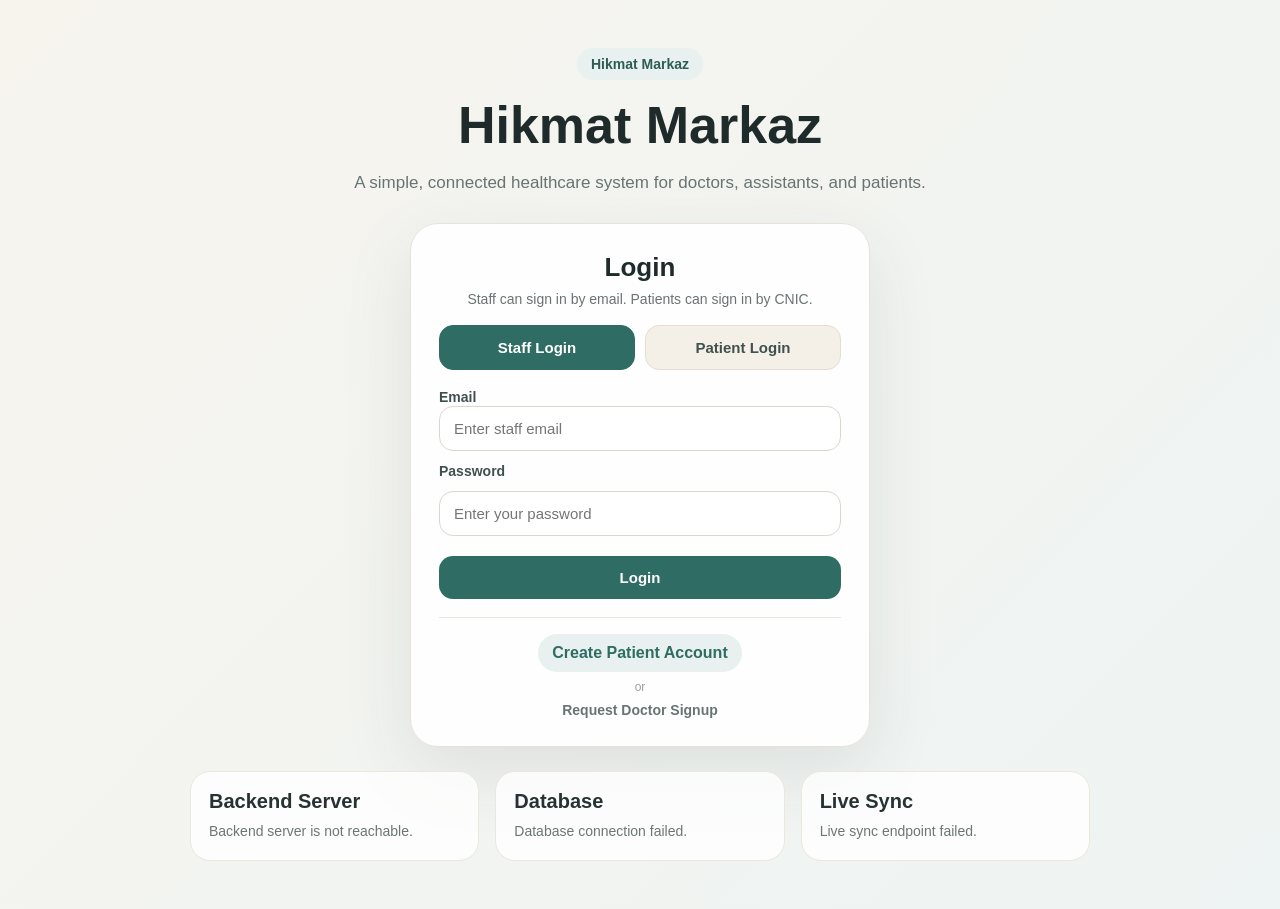
==== commit f19427f1: "Finalize patient portal, data integrity, payments and deployment readiness" ====
--- a/frontend/index.html
+++ b/frontend/index.html
@@ -26,19 +26,41 @@
             <div class="auth-card-header">
                 <h2>Login</h2>
                 <p>
-                    Admins, doctors, and PAs can sign in here.
+                    Staff can sign in by email. Patients can sign in by CNIC.
                 </p>
             </div>
 
+            <div class="login-role-toggle">
+                <button id="staffLoginModeButton" type="button" class="active">
+                    Staff Login
+                </button>
+
+                <button id="patientLoginModeButton" type="button">
+                    Patient Login
+                </button>
+            </div>
+
             <form id="loginForm">
-                <label>Email</label>
-                <input
-                    id="loginEmail"
-                    type="email"
-                    placeholder="Enter your email"
-                    autocomplete="email"
-                    required
-                >
+                <div id="staffLoginFields">
+                    <label>Email</label>
+                    <input
+                        id="loginEmail"
+                        type="email"
+                        placeholder="Enter staff email"
+                        autocomplete="email"
+                    >
+                </div>
+
+                <div id="patientLoginFields" class="hidden">
+                    <label>CNIC</label>
+                    <input
+                        id="loginCnic"
+                        type="text"
+                        placeholder="13 digit CNIC"
+                        maxlength="13"
+                        inputmode="numeric"
+                    >
+                </div>
 
                 <label>Password</label>
                 <input
@@ -106,6 +128,7 @@
     </main>
 
     <script src="./js/config.js"></script>
+    <script src="./js/data-integrity.js"></script>
     <script src="./js/main.js"></script>
 </body>
 </html>
--- a/frontend/css/style.css
+++ b/frontend/css/style.css
@@ -1250,4 +1250,163 @@
 .auth-link-divider {
     color: #9a9f9d;
     font-size: 12px;
+}
+.appointment-filter-grid,
+.finance-filter-grid {
+    display: grid;
+    grid-template-columns: repeat(4, 1fr);
+    gap: 14px;
+    margin-top: 18px;
+}
+
+.doctor-appointments-layout {
+    display: grid;
+    grid-template-columns: 1fr 1.25fr;
+    gap: 18px;
+    margin-top: 18px;
+}
+
+.doctor-appointment-card {
+    background: white;
+    border: 1px solid #ece7dd;
+    border-radius: 16px;
+    padding: 14px;
+}
+
+.appointment-detail-card {
+    min-height: 560px;
+}
+
+.appointment-detail-section {
+    background: white;
+    border: 1px solid #ece7dd;
+    border-radius: 16px;
+    padding: 14px;
+    margin-bottom: 12px;
+}
+
+.appointment-detail-section h4 {
+    margin: 0 0 10px;
+    color: #1f2b2a;
+}
+
+.appointment-detail-section p {
+    margin: 6px 0;
+    color: #40504e;
+    font-size: 14px;
+    line-height: 1.5;
+}
+
+.payment-form-grid {
+    display: grid;
+    grid-template-columns: repeat(3, 1fr);
+    gap: 12px;
+}
+
+.mini-log-item {
+    border-top: 1px solid #ece7dd;
+    padding-top: 10px;
+    margin-top: 10px;
+}
+
+.mini-log-item strong,
+.mini-log-item span {
+    display: block;
+}
+
+.mini-log-item strong {
+    color: #1f2b2a;
+    margin-bottom: 5px;
+}
+
+.mini-log-item span {
+    color: #687473;
+    font-size: 13px;
+    line-height: 1.5;
+}
+
+.finance-summary-grid {
+    display: grid;
+    grid-template-columns: repeat(5, 1fr);
+    gap: 14px;
+    margin-top: 18px;
+}
+
+.finance-card {
+    background: white;
+    border: 1px solid #ece7dd;
+    border-radius: 18px;
+    padding: 16px;
+    box-shadow: 0 10px 24px rgba(51, 61, 58, 0.06);
+}
+
+.finance-card span {
+    display: block;
+    color: #687473;
+    font-size: 13px;
+    margin-bottom: 8px;
+}
+
+.finance-card strong {
+    display: block;
+    color: #1f2b2a;
+    font-size: 22px;
+}
+
+.finance-breakdown-grid {
+    display: grid;
+    grid-template-columns: repeat(2, 1fr);
+    gap: 18px;
+    margin-top: 18px;
+}
+
+.finance-wide-card {
+    grid-column: 1 / -1;
+}
+
+@media (max-width: 1200px) {
+    .appointment-filter-grid,
+    .finance-filter-grid,
+    .finance-summary-grid,
+    .doctor-appointments-layout,
+    .finance-breakdown-grid,
+    .payment-form-grid {
+        grid-template-columns: 1fr;
+    }
+
+    .finance-wide-card {
+        grid-column: auto;
+    }
+}
+.login-role-toggle {
+    display: grid;
+    grid-template-columns: 1fr 1fr;
+    gap: 10px;
+    margin: 16px 0 18px;
+}
+
+.login-role-toggle button {
+    margin: 0;
+    background: #f4f0e8;
+    color: #40504e;
+    border: 1px solid #e4ded2;
+}
+
+.login-role-toggle button.active {
+    background: #2f6d64;
+    color: white;
+    border-color: #2f6d64;
+}
+
+.payment-form-grid {
+    display: grid;
+    grid-template-columns: repeat(3, 1fr);
+    gap: 12px;
+    margin: 12px 0;
+}
+
+@media (max-width: 900px) {
+    .payment-form-grid {
+        grid-template-columns: 1fr;
+    }
 }
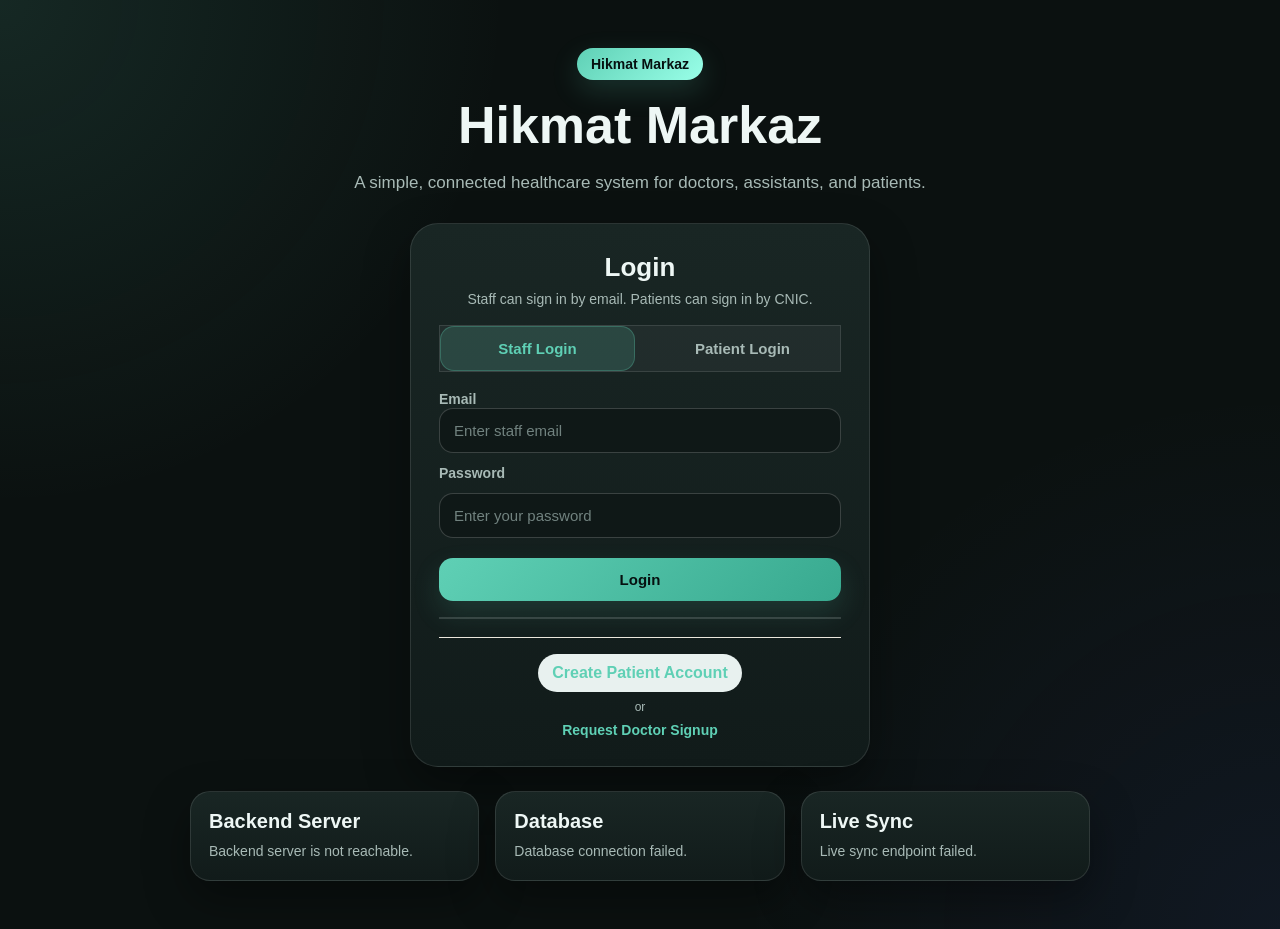
==== commit 84526c2b: "invite link button updated" ====
--- a/frontend/index.html
+++ b/frontend/index.html
@@ -1,134 +1,134 @@
-<!DOCTYPE html>
-<html lang="en">
-<head>
-    <meta charset="UTF-8">
-    <title>Hikmat Markaz</title>
-    <meta name="viewport" content="width=device-width, initial-scale=1.0">
-
-    <link rel="stylesheet" href="./css/style.css">
-</head>
-<body>
-
-    <main class="landing-page">
-
-        <section class="landing-header">
-            <div class="brand-badge">Hikmat Markaz</div>
-
-            <h1>Hikmat Markaz</h1>
-
-            <p class="slogan">
-                A simple, connected healthcare system for doctors, assistants, and patients.
-            </p>
-        </section>
-
-        <section class="auth-card">
-
-            <div class="auth-card-header">
-                <h2>Login</h2>
-                <p>
-                    Staff can sign in by email. Patients can sign in by CNIC.
-                </p>
-            </div>
-
-            <div class="login-role-toggle">
-                <button id="staffLoginModeButton" type="button" class="active">
-                    Staff Login
-                </button>
-
-                <button id="patientLoginModeButton" type="button">
-                    Patient Login
-                </button>
-            </div>
-
-            <form id="loginForm">
-                <div id="staffLoginFields">
-                    <label>Email</label>
-                    <input
-                        id="loginEmail"
-                        type="email"
-                        placeholder="Enter staff email"
-                        autocomplete="email"
-                    >
-                </div>
-
-                <div id="patientLoginFields" class="hidden">
-                    <label>CNIC</label>
-                    <input
-                        id="loginCnic"
-                        type="text"
-                        placeholder="13 digit CNIC"
-                        maxlength="13"
-                        inputmode="numeric"
-                    >
-                </div>
-
-                <label>Password</label>
-                <input
-                    id="loginPassword"
-                    type="password"
-                    placeholder="Enter your password"
-                    autocomplete="current-password"
-                    required
-                >
-
-                <button type="submit">Login</button>
-            </form>
-
-            <div id="loginResult" class="form-result"></div>
-
-            <div class="auth-links-box">
-                <a href="./patient-signup.html" class="primary-auth-link">
-                    Create Patient Account
-                </a>
-
-                <span class="auth-link-divider">or</span>
-
-                <a href="./doctor-signup.html" class="secondary-auth-link">
-                    Request Doctor Signup
-                </a>
-            </div>
-
-        </section>
-
-        <section class="system-status-panel">
-            <div class="status-card">
-                <div class="status-card-header">
-                    <span class="status-dot pending" id="backendStatusDot"></span>
-                    <strong>Backend Server</strong>
-                </div>
-
-                <p id="backendStatusText">
-                    Checking backend connection...
-                </p>
-            </div>
-
-            <div class="status-card">
-                <div class="status-card-header">
-                    <span class="status-dot pending" id="databaseStatusDot"></span>
-                    <strong>Database</strong>
-                </div>
-
-                <p id="databaseStatusText">
-                    Checking database connection...
-                </p>
-            </div>
-
-            <div class="status-card">
-                <div class="status-card-header">
-                    <span class="status-dot pending" id="syncStatusDot"></span>
-                    <strong>Live Sync</strong>
-                </div>
-
-                <p id="syncStatusText">
-                    Waiting for sync check...
-                </p>
-            </div>
-        </section>
-
-    </main>
-
-    <script src="./js/config.js"></script>
-    <script src="./js/data-integrity.js"></script>
-    <script src="./js/main.js"></script>
-</body>
+<!DOCTYPE html>
+<html lang="en">
+<head>
+    <meta charset="UTF-8">
+    <title>Hikmat Markaz</title>
+    <meta name="viewport" content="width=device-width, initial-scale=1.0">
+
+    <link rel="stylesheet" href="./css/style.css">
+</head>
+<body>
+
+    <main class="landing-page">
+
+        <section class="landing-header">
+            <div class="brand-badge">Hikmat Markaz</div>
+
+            <h1>Hikmat Markaz</h1>
+
+            <p class="slogan">
+                A simple, connected healthcare system for doctors, assistants, and patients.
+            </p>
+        </section>
+
+        <section class="auth-card">
+
+            <div class="auth-card-header">
+                <h2>Login</h2>
+                <p>
+                    Staff can sign in by email. Patients can sign in by CNIC.
+                </p>
+            </div>
+
+            <div class="login-role-toggle">
+                <button id="staffLoginModeButton" type="button" class="active">
+                    Staff Login
+                </button>
+
+                <button id="patientLoginModeButton" type="button">
+                    Patient Login
+                </button>
+            </div>
+
+            <form id="loginForm">
+                <div id="staffLoginFields">
+                    <label>Email</label>
+                    <input
+                        id="loginEmail"
+                        type="email"
+                        placeholder="Enter staff email"
+                        autocomplete="email"
+                    >
+                </div>
+
+                <div id="patientLoginFields" class="hidden">
+                    <label>CNIC</label>
+                    <input
+                        id="loginCnic"
+                        type="text"
+                        placeholder="13 digit CNIC"
+                        maxlength="13"
+                        inputmode="numeric"
+                    >
+                </div>
+
+                <label>Password</label>
+                <input
+                    id="loginPassword"
+                    type="password"
+                    placeholder="Enter your password"
+                    autocomplete="current-password"
+                    required
+                >
+
+                <button type="submit">Login</button>
+            </form>
+
+            <div id="loginResult" class="form-result"></div>
+
+            <div class="auth-links-box">
+                <a href="./patient-signup.html" class="primary-auth-link">
+                    Create Patient Account
+                </a>
+
+                <span class="auth-link-divider">or</span>
+
+                <a href="./doctor-signup.html" class="secondary-auth-link">
+                    Request Doctor Signup
+                </a>
+            </div>
+
+        </section>
+
+        <section class="system-status-panel">
+            <div class="status-card">
+                <div class="status-card-header">
+                    <span class="status-dot pending" id="backendStatusDot"></span>
+                    <strong>Backend Server</strong>
+                </div>
+
+                <p id="backendStatusText">
+                    Checking backend connection...
+                </p>
+            </div>
+
+            <div class="status-card">
+                <div class="status-card-header">
+                    <span class="status-dot pending" id="databaseStatusDot"></span>
+                    <strong>Database</strong>
+                </div>
+
+                <p id="databaseStatusText">
+                    Checking database connection...
+                </p>
+            </div>
+
+            <div class="status-card">
+                <div class="status-card-header">
+                    <span class="status-dot pending" id="syncStatusDot"></span>
+                    <strong>Live Sync</strong>
+                </div>
+
+                <p id="syncStatusText">
+                    Waiting for sync check...
+                </p>
+            </div>
+        </section>
+
+    </main>
+
+    <script src="./js/config.js"></script>
+    <script src="./js/data-integrity.js"></script>
+    <script src="./js/main.js"></script>
+</body>
 </html>
--- a/frontend/css/style.css
+++ b/frontend/css/style.css
@@ -1,1412 +1,1863 @@
-* {
-    box-sizing: border-box;
-}
-
-body {
-    margin: 0;
-    font-family: Inter, Arial, sans-serif;
-    background: linear-gradient(135deg, #f7f4ee, #eef4f3);
-    color: #24302f;
-}
-
-.landing-page {
-    min-height: 100vh;
-    display: flex;
-    flex-direction: column;
-    align-items: center;
-    padding: 48px 24px;
-}
-
-.landing-header {
-    text-align: center;
-    max-width: 740px;
-    margin-bottom: 26px;
-}
-
-.brand-badge {
-    display: inline-flex;
-    padding: 8px 14px;
-    border-radius: 999px;
-    background: #e8f1ef;
-    color: #2d5d56;
-    font-size: 14px;
-    font-weight: 700;
-    margin-bottom: 18px;
-}
-
-.landing-header h1 {
-    margin: 0;
-    font-size: 52px;
-    line-height: 1.05;
-    color: #1f2b2a;
-}
-
-.slogan {
-    margin: 16px auto 0;
-    color: #687473;
-    font-size: 17px;
-    line-height: 1.7;
-}
-
-.auth-card {
-    width: 100%;
-    max-width: 460px;
-    background: rgba(255, 255, 255, 0.94);
-    border: 1px solid #e7e2d8;
-    border-radius: 28px;
-    padding: 28px;
-    box-shadow: 0 24px 70px rgba(50, 60, 60, 0.10);
-}
-
-.tab-bar {
-    display: grid;
-    grid-template-columns: 1fr 1fr;
-    gap: 8px;
-    background: #eef4f3;
-    padding: 6px;
-    border-radius: 16px;
-    margin-bottom: 24px;
-}
-
-.tab-button {
-    margin: 0;
-    background: transparent;
-    color: #55706c;
-    border-radius: 12px;
-    padding: 11px 10px;
-}
-
-.tab-button:hover {
-    transform: none;
-    background: #e3eeeb;
-}
-
-.tab-button.active {
-    background: white;
-    color: #2f6d64;
-    box-shadow: 0 6px 18px rgba(50, 60, 60, 0.08);
-}
-
-h2 {
-    margin: 0 0 8px;
-    font-size: 28px;
-    color: #1f2b2a;
-}
-
-.auth-note {
-    margin: 0 0 24px;
-    color: #6c7775;
-    font-size: 14px;
-    line-height: 1.6;
-}
-
-form {
-    display: flex;
-    flex-direction: column;
-    gap: 12px;
-}
-
-label {
-    color: #40504e;
-    font-size: 14px;
-    font-weight: 700;
-}
-
-input,
-textarea,
-select {
-    width: 100%;
-    border: 1px solid #dcd7ce;
-    background: white;
-    border-radius: 14px;
-    padding: 13px 14px;
-    font-size: 15px;
-    outline: none;
-    color: #24302f;
-    font-family: inherit;
-}
-
-input:focus,
-textarea:focus,
-select:focus {
-    border-color: #2f6d64;
-    box-shadow: 0 0 0 4px rgba(47, 109, 100, 0.08);
-}
-
-.field-hint {
-    margin: -4px 0 4px;
-    color: #7d8987;
-    font-size: 13px;
-    line-height: 1.5;
-}
-
-button {
-    border: none;
-    background: #2f6d64;
-    color: white;
-    padding: 13px 22px;
-    border-radius: 14px;
-    font-size: 15px;
-    font-weight: 700;
-    cursor: pointer;
-    transition: 0.2s ease;
-    margin-top: 8px;
-}
-
-button:hover {
-    background: #25584f;
-    transform: translateY(-1px);
-}
-
-.secondary-button {
-    background: #e8f1ef;
-    color: #2d5d56;
-}
-
-.secondary-button:hover {
-    background: #dceae7;
-}
-
-.danger-button {
-    background: #b84a4a;
-}
-
-.danger-button:hover {
-    background: #9f3c3c;
-}
-
-.form-result {
-    margin-top: 16px;
-    font-size: 14px;
-    line-height: 1.5;
-}
-
-.system-status-panel {
-    width: 100%;
-    max-width: 900px;
-    display: grid;
-    grid-template-columns: repeat(3, 1fr);
-    gap: 16px;
-    margin-top: 24px;
-}
-
-.status-card {
-    background: rgba(255, 255, 255, 0.80);
-    border: 1px solid #ece7dd;
-    border-radius: 20px;
-    padding: 18px;
-}
-
-.status-card .label {
-    display: block;
-    color: #7d8987;
-    font-size: 13px;
-    margin-bottom: 10px;
-}
-
-.status-card strong {
-    display: block;
-    font-size: 20px;
-    color: #263332;
-    margin-bottom: 8px;
-}
-
-.status-card p {
-    margin: 0;
-    color: #6c7775;
-    font-size: 14px;
-    line-height: 1.5;
-}
-
-.dashboard-page {
-    min-height: 100vh;
-    padding: 34px;
-}
-
-.dashboard-topbar {
-    max-width: 1180px;
-    margin: 0 auto 24px;
-    background: rgba(255, 255, 255, 0.94);
-    border: 1px solid #e7e2d8;
-    border-radius: 28px;
-    padding: 28px;
-    box-shadow: 0 18px 50px rgba(50, 60, 60, 0.08);
-    display: flex;
-    justify-content: space-between;
-    gap: 24px;
-    align-items: flex-start;
-}
-
-.dashboard-topbar h1 {
-    margin: 0;
-    font-size: 38px;
-    color: #1f2b2a;
-}
-
-.dashboard-topbar p {
-    margin: 8px 0 0;
-    color: #687473;
-}
-
-.dashboard-user {
-    background: #fbfaf7;
-    border: 1px solid #ece7dd;
-    border-radius: 18px;
-    padding: 16px;
-    min-width: 240px;
-}
-
-.dashboard-user span {
-    display: block;
-    color: #2f6d64;
-    text-transform: capitalize;
-    font-size: 14px;
-    font-weight: 700;
-}
-
-.dashboard-user strong {
-    display: block;
-    margin-top: 5px;
-    color: #263332;
-    font-size: 14px;
-    word-break: break-all;
-}
-
-.dashboard-panel {
-    max-width: 1180px;
-    margin: 0 auto;
-    background: white;
-    border: 1px solid #ece7dd;
-    border-radius: 24px;
-    padding: 24px;
-    box-shadow: 0 18px 50px rgba(50, 60, 60, 0.08);
-}
-
-.dashboard-header {
-    display: flex;
-    align-items: flex-start;
-    justify-content: space-between;
-    gap: 16px;
-    margin-bottom: 18px;
-}
-
-.dashboard-header h2 {
-    margin: 0;
-    color: #1f2b2a;
-    font-size: 26px;
-}
-
-.dashboard-header p {
-    margin: 6px 0 0;
-    color: #6c7775;
-    font-size: 14px;
-}
-
-.doctor-module-tabs {
-    display: grid;
-    grid-template-columns: repeat(4, 1fr);
-    gap: 8px;
-    background: #eef4f3;
-    padding: 6px;
-    border-radius: 18px;
-    margin: 10px 0 18px;
-}
-
-.doctor-module-tab {
-    margin: 0;
-    background: transparent;
-    color: #55706c;
-    border-radius: 13px;
-    padding: 12px 10px;
-}
-
-.doctor-module-tab:hover {
-    transform: none;
-    background: #e3eeeb;
-}
-
-.doctor-module-tab.active {
-    background: white;
-    color: #2f6d64;
-    box-shadow: 0 6px 18px rgba(50, 60, 60, 0.08);
-}
-
-.doctor-module-panel {
-    margin-top: 18px;
-}
-
-.summary-grid {
-    display: grid;
-    grid-template-columns: repeat(3, 1fr);
-    gap: 12px;
-    margin-bottom: 16px;
-}
-
-.summary-card,
-.placeholder-card {
-    background: #fbfaf7;
-    border: 1px solid #ece7dd;
-    border-radius: 16px;
-    padding: 16px;
-}
-
-.summary-card span {
-    display: block;
-    color: #7d8987;
-    font-size: 13px;
-    margin-bottom: 6px;
-}
-
-.summary-card strong {
-    display: block;
-    color: #2f6d64;
-    font-size: 26px;
-}
-
-.placeholder-grid {
-    display: grid;
-    grid-template-columns: repeat(4, 1fr);
-    gap: 16px;
-}
-
-.placeholder-card {
-    color: #2f6d64;
-    font-weight: 700;
-    min-height: 96px;
-    display: flex;
-    align-items: center;
-}
-
-.doctor-list {
-    display: flex;
-    flex-direction: column;
-    gap: 14px;
-}
-
-.doctor-card {
-    background: #fbfaf7;
-    border: 1px solid #ece7dd;
-    border-radius: 18px;
-    padding: 16px;
-}
-
-.doctor-card h4 {
-    margin: 0 0 8px;
-    color: #1f2b2a;
-    font-size: 18px;
-}
-
-.doctor-meta {
-    display: grid;
-    gap: 6px;
-    color: #687473;
-    font-size: 14px;
-    line-height: 1.5;
-}
-
-.doctor-actions {
-    display: flex;
-    gap: 10px;
-    margin-top: 14px;
-    flex-wrap: wrap;
-}
-
-.reject-reason {
-    margin-top: 12px;
-    resize: vertical;
-    min-height: 80px;
-}
-
-.doctor-settings-grid {
-    display: grid;
-    grid-template-columns: repeat(3, 1fr);
-    gap: 18px;
-    margin-top: 18px;
-}
-
-.settings-card,
-.settings-list-card,
-.settings-complete-panel {
-    background: #fbfaf7;
-    border: 1px solid #ece7dd;
-    border-radius: 18px;
-    padding: 18px;
-}
-
-.settings-card h3,
-.settings-list-card h3,
-.settings-complete-panel h3 {
-    margin: 0 0 14px;
-    color: #1f2b2a;
-    font-size: 18px;
-}
-
-.schedule-days-box {
-    display: grid;
-    grid-template-columns: 1fr 1fr;
-    gap: 10px;
-    background: white;
-    border: 1px solid #dcd7ce;
-    border-radius: 16px;
-    padding: 12px;
-}
-
-.day-checkbox {
-    display: flex;
-    align-items: center;
-    gap: 9px;
-    padding: 9px 10px;
-    border-radius: 12px;
-    background: #fbfaf7;
-    border: 1px solid #ece7dd;
-    color: #40504e;
-    font-size: 14px;
-    font-weight: 700;
-    cursor: pointer;
-}
-
-.day-checkbox input {
-    width: auto;
-    margin: 0;
-    accent-color: #2f6d64;
-}
-
-.day-checkbox:hover {
-    background: #eef4f3;
-}
-
-.settings-lists-grid {
-    display: grid;
-    grid-template-columns: repeat(3, 1fr);
-    gap: 18px;
-    margin-top: 18px;
-}
-
-.compact-list {
-    display: flex;
-    flex-direction: column;
-    gap: 10px;
-}
-
-#doctorSchedulesList {
-    max-height: 320px;
-    overflow-y: auto;
-    padding-right: 6px;
-}
-
-#doctorSchedulesList::-webkit-scrollbar {
-    width: 8px;
-}
-
-#doctorSchedulesList::-webkit-scrollbar-track {
-    background: #eef4f3;
-    border-radius: 999px;
-}
-
-#doctorSchedulesList::-webkit-scrollbar-thumb {
-    background: #bdd2cd;
-    border-radius: 999px;
-}
-
-.compact-item {
-    background: white;
-    border: 1px solid #ece7dd;
-    border-radius: 14px;
-    padding: 12px;
-}
-
-.compact-item strong {
-    display: block;
-    color: #263332;
-    margin-bottom: 5px;
-}
-
-.compact-item span {
-    display: block;
-    color: #687473;
-    font-size: 13px;
-    line-height: 1.5;
-}
-
-.checkbox-row {
-    display: flex;
-    align-items: center;
-    gap: 8px;
-    font-weight: 700;
-    color: #40504e;
-}
-
-.checkbox-row input {
-    width: auto;
-}
-
-.settings-complete-panel {
-    margin-top: 18px;
-    display: flex;
-    justify-content: space-between;
-    gap: 18px;
-    align-items: center;
-}
-
-.settings-complete-panel p {
-    margin: 0;
-    color: #687473;
-    font-size: 14px;
-    line-height: 1.6;
-}
-
-.muted-text {
-    color: #7d8987;
-    font-size: 14px;
-    margin: 0;
-}
-
-.hidden {
-    display: none !important;
-}
-
-.ok {
-    color: #2f6d64 !important;
-}
-
-.error {
-    color: #b84a4a !important;
-}
-
-.pending {
-    color: #9b7b2f !important;
-}
-
-@media (max-width: 1100px) {
-    .doctor-settings-grid,
-    .settings-lists-grid {
-        grid-template-columns: 1fr;
-    }
-
-    .settings-complete-panel {
-        flex-direction: column;
-        align-items: stretch;
-    }
-}
-
-@media (max-width: 950px) {
-    .system-status-panel,
-    .summary-grid,
-    .placeholder-grid,
-    .doctor-module-tabs {
-        grid-template-columns: 1fr;
-    }
-
-    .schedule-days-box {
-        grid-template-columns: 1fr;
-    }
-
-    .dashboard-topbar {
-        flex-direction: column;
-    }
-
-    .dashboard-user {
-        width: 100%;
-    }
-
-    .landing-header h1 {
-        font-size: 38px;
-    }
-
-    .dashboard-topbar h1 {
-        font-size: 32px;
-    }
-}
-.compact-item-top {
-    display: flex;
-    align-items: center;
-    justify-content: space-between;
-    gap: 12px;
-    margin-bottom: 6px;
-}
-
-.compact-item-top strong {
-    margin-bottom: 0;
-}
-
-.icon-button {
-    width: 34px;
-    height: 34px;
-    min-width: 34px;
-    padding: 0;
-    margin: 0;
-    border-radius: 10px;
-    background: #f6e8e8;
-    color: #b84a4a;
-    display: inline-flex;
-    align-items: center;
-    justify-content: center;
-    font-size: 15px;
-}
-
-.icon-button:hover {
-    background: #f0d5d5;
-    color: #9f3c3c;
-    transform: none;
-}
-.pa-grid {
-    display: grid;
-    grid-template-columns: 1fr 1fr 1fr;
-    gap: 18px;
-    margin-top: 18px;
-}
-
-.latest-invite-box,
-.invite-status-box {
-    margin-top: 16px;
-    background: white;
-    border: 1px solid #ece7dd;
-    border-radius: 16px;
-    padding: 14px;
-    color: #40504e;
-    font-size: 14px;
-    line-height: 1.6;
-}
-
-.invite-link-row {
-    display: flex;
-    gap: 10px;
-    margin-top: 10px;
-}
-
-.invite-link-row input {
-    flex: 1;
-}
-
-.compact-copy-row {
-    margin-top: 12px;
-}
-
-.scroll-list {
-    max-height: 360px;
-    overflow-y: auto;
-    padding-right: 6px;
-}
-
-.scroll-list::-webkit-scrollbar {
-    width: 8px;
-}
-
-.scroll-list::-webkit-scrollbar-track {
-    background: #eef4f3;
-    border-radius: 999px;
-}
-
-.scroll-list::-webkit-scrollbar-thumb {
-    background: #bdd2cd;
-    border-radius: 999px;
-}
-
-.wider-auth-card {
-    max-width: 560px;
-}
-
-.back-link-box {
-    margin-top: 18px;
-    text-align: center;
-}
-
-.back-link-box a {
-    color: #2f6d64;
-    font-weight: 700;
-    text-decoration: none;
-}
-
-.back-link-box a:hover {
-    text-decoration: underline;
-}
-
-@media (max-width: 1100px) {
-    .pa-grid {
-        grid-template-columns: 1fr;
-    }
-
-    .invite-link-row {
-        flex-direction: column;
-    }
-}
-.assignment-grid {
-    display: grid;
-    grid-template-columns: repeat(3, 1fr);
-    gap: 18px;
-    margin-top: 18px;
-}
-
-.assignment-card {
-    background: #fbfaf7;
-    border: 1px solid #ece7dd;
-    border-radius: 18px;
-    padding: 18px;
-}
-
-.assignment-card strong {
-    display: block;
-    color: #1f2b2a;
-    font-size: 18px;
-    margin-bottom: 8px;
-}
-
-.assignment-card span {
-    display: block;
-    color: #687473;
-    font-size: 14px;
-    line-height: 1.6;
-}
-
-.pa-booking-grid {
-    display: grid;
-    grid-template-columns: 1.15fr 1fr 0.8fr;
-    gap: 18px;
-    margin-top: 18px;
-}
-
-.inline-input-row {
-    display: flex;
-    gap: 10px;
-}
-
-.inline-input-row input {
-    flex: 1;
-}
-
-.inline-input-row button {
-    margin-top: 0;
-    white-space: nowrap;
-}
-
-.tall-scroll-list {
-    max-height: 520px;
-}
-
-.slot-button {
-    width: 100%;
-    text-align: left;
-    background: white;
-    color: #40504e;
-    border: 1px solid #ece7dd;
-    border-radius: 14px;
-    padding: 12px;
-    margin: 0;
-}
-
-.slot-button:hover {
-    background: #eef4f3;
-    color: #2f6d64;
-    transform: none;
-}
-
-.slot-button.selected {
-    border-color: #2f6d64;
-    background: #e8f1ef;
-}
-
-.slot-button strong,
-.slot-button span {
-    display: block;
-}
-
-.slot-button strong {
-    color: #1f2b2a;
-    margin-bottom: 5px;
-}
-
-.slot-button span {
-    color: #687473;
-    font-size: 13px;
-    line-height: 1.5;
-}
-
-.selected-slot-box {
-    margin-bottom: 12px;
-}
-
-@media (max-width: 1100px) {
-    .assignment-grid,
-    .pa-booking-grid {
-        grid-template-columns: 1fr;
-    }
-
-    .inline-input-row {
-        flex-direction: column;
-    }
-}
-.queue-filter-grid {
-    display: grid;
-    grid-template-columns: repeat(4, 1fr);
-    gap: 14px;
-    margin-top: 18px;
-}
-
-.doctor-queue-layout {
-    display: grid;
-    grid-template-columns: 0.9fr 1.3fr;
-    gap: 18px;
-    margin-top: 18px;
-}
-
-.queue-appointment-card {
-    background: white;
-    border: 1px solid #ece7dd;
-    border-radius: 16px;
-    padding: 14px;
-}
-
-.queue-card-top {
-    display: flex;
-    justify-content: space-between;
-    gap: 12px;
-    align-items: flex-start;
-    margin-bottom: 10px;
-}
-
-.queue-card-top strong {
-    display: block;
-    color: #1f2b2a;
-    font-size: 17px;
-}
-
-.queue-card-top span {
-    display: block;
-    color: #687473;
-    font-size: 13px;
-    margin-top: 4px;
-}
-
-.queue-status-pill {
-    border-radius: 999px;
-    padding: 6px 10px;
-    font-size: 12px;
-    font-weight: 700;
-    white-space: nowrap;
-    background: #eef4f3;
-    color: #2f6d64;
-}
-
-.queue-status-pill.pending_fee {
-    background: #fff2d8;
-    color: #9b6b1e;
-}
-
-.queue-status-pill.waiting {
-    background: #e8f1ef;
-    color: #2f6d64;
-}
-
-.queue-status-pill.in_consultation {
-    background: #e7ecff;
-    color: #334b9b;
-}
-
-.queue-status-pill.completed {
-    background: #e8f5e8;
-    color: #2f6b35;
-}
-
-.queue-card-meta {
-    display: grid;
-    gap: 5px;
-    color: #687473;
-    font-size: 13px;
-    line-height: 1.5;
-}
-
-.queue-card-actions {
-    display: flex;
-    gap: 8px;
-    flex-wrap: wrap;
-    margin-top: 12px;
-}
-
-.queue-card-actions button {
-    margin-top: 0;
-    padding: 10px 12px;
-    font-size: 13px;
-}
-
-.consultation-panel-card {
-    min-height: 520px;
-}
-
-.consultation-summary {
-    background: white;
-    border: 1px solid #ece7dd;
-    border-radius: 16px;
-    padding: 14px;
-    margin-bottom: 14px;
-}
-
-.consultation-summary strong {
-    display: block;
-    font-size: 18px;
-    color: #1f2b2a;
-    margin-bottom: 8px;
-}
-
-.consultation-summary span {
-    display: block;
-    color: #687473;
-    font-size: 13px;
-    line-height: 1.6;
-}
-
-.previous-history-box {
-    background: white;
-    border: 1px solid #ece7dd;
-    border-radius: 16px;
-    padding: 14px;
-    margin-bottom: 14px;
-}
-
-.previous-history-box h4,
-.consultation-form h4 {
-    margin: 0 0 12px;
-    color: #1f2b2a;
-}
-
-.history-item {
-    border-top: 1px solid #ece7dd;
-    padding-top: 10px;
-    margin-top: 10px;
-}
-
-.history-item strong,
-.history-item span {
-    display: block;
-}
-
-.history-item strong {
-    color: #1f2b2a;
-    margin-bottom: 5px;
-}
-
-.history-item span {
-    color: #687473;
-    font-size: 13px;
-    line-height: 1.5;
-}
-
-.consultation-form {
-    background: white;
-    border: 1px solid #ece7dd;
-    border-radius: 16px;
-    padding: 14px;
-}
-
-.consultation-field-grid {
-    display: grid;
-    grid-template-columns: repeat(4, 1fr);
-    gap: 10px;
-}
-
-.dynamic-consultation-fields {
-    display: grid;
-    grid-template-columns: 1fr 1fr;
-    gap: 12px;
-    margin-bottom: 12px;
-}
-
-@media (max-width: 1100px) {
-    .queue-filter-grid,
-    .doctor-queue-layout,
-    .consultation-field-grid,
-    .dynamic-consultation-fields {
-        grid-template-columns: 1fr;
-    }
-}
-.prescription-layout {
-    display: grid;
-    grid-template-columns: 0.8fr 1fr 1.25fr;
-    gap: 18px;
-    margin-top: 18px;
-}
-
-.prescription-patient-box {
-    margin-top: 16px;
-}
-
-.prescription-visit-card {
-    background: white;
-    border: 1px solid #ece7dd;
-    border-radius: 16px;
-    padding: 14px;
-}
-
-.prescription-visit-card strong,
-.prescription-visit-card span {
-    display: block;
-}
-
-.prescription-visit-card strong {
-    color: #1f2b2a;
-    margin-bottom: 6px;
-}
-
-.prescription-visit-card span {
-    color: #687473;
-    font-size: 13px;
-    line-height: 1.5;
-}
-
-.prescription-visit-card button {
-    margin-top: 10px;
-}
-
-.prescription-preview-card {
-    min-height: 560px;
-}
-
-.prescription-preview-box {
-    max-height: 560px;
-    overflow-y: auto;
-    padding-right: 6px;
-    margin-bottom: 14px;
-}
-
-.prescription-document {
-    background: white;
-    border: 1px solid #ece7dd;
-    border-radius: 18px;
-    padding: 18px;
-}
-
-.prescription-header {
-    display: flex;
-    justify-content: space-between;
-    gap: 18px;
-    border-bottom: 1px solid #ece7dd;
-    padding-bottom: 14px;
-    margin-bottom: 14px;
-}
-
-.prescription-header h2 {
-    margin: 0;
-    color: #1f2b2a;
-}
-
-.prescription-header p,
-.prescription-header span {
-    display: block;
-    color: #687473;
-    font-size: 13px;
-    margin: 4px 0 0;
-}
-
-.prescription-header strong {
-    display: block;
-    color: #1f2b2a;
-    font-size: 16px;
-}
-
-.prescription-section {
-    border-bottom: 1px solid #f0ebe3;
-    padding: 12px 0;
-}
-
-.prescription-section h4 {
-    margin: 0 0 8px;
-    color: #1f2b2a;
-}
-
-.prescription-section p {
-    margin: 4px 0;
-    color: #40504e;
-    line-height: 1.6;
-}
-
-.prescription-info-grid {
-    display: grid;
-    grid-template-columns: 1fr 1fr;
-    gap: 8px 14px;
-}
-
-.prescription-info-grid span {
-    color: #40504e;
-    font-size: 13px;
-}
-
-.prescription-footer {
-    padding-top: 12px;
-    color: #687473;
-    font-size: 12px;
-}
-
-.prescription-footer p {
-    margin: 4px 0;
-}
-
-@media (max-width: 1100px) {
-    .prescription-layout {
-        grid-template-columns: 1fr;
-    }
-
-    .prescription-header {
-        flex-direction: column;
-    }
-
-    .prescription-info-grid {
-        grid-template-columns: 1fr;
-    }
-}
-.patient-grid,
-.patient-request-grid {
-    display: grid;
-    grid-template-columns: 1fr 1fr;
-    gap: 18px;
-    margin-top: 18px;
-}
-
-.patient-request-grid {
-    grid-template-columns: 0.8fr 1fr 0.8fr;
-}
-
-.online-request-card {
-    background: white;
-    border: 1px solid #ece7dd;
-    border-radius: 16px;
-    padding: 14px;
-}
-
-.online-request-card strong,
-.online-request-card span {
-    display: block;
-}
-
-.online-request-card strong {
-    color: #1f2b2a;
-    margin-bottom: 7px;
-}
-
-.online-request-card span {
-    color: #687473;
-    font-size: 13px;
-    line-height: 1.5;
-}
-
-@media (max-width: 1100px) {
-    .patient-grid,
-    .patient-request-grid {
-        grid-template-columns: 1fr;
-    }
-}
-.auth-card-header {
-    text-align: center;
-    margin-bottom: 18px;
-}
-
-.auth-card-header h2 {
-    margin: 0;
-    color: #1f2b2a;
-    font-size: 26px;
-}
-
-.auth-card-header p {
-    margin: 8px 0 0;
-    color: #687473;
-    font-size: 14px;
-}
-
-.auth-links-box {
-    margin-top: 18px;
-    padding-top: 16px;
-    border-top: 1px solid #ece7dd;
-    display: flex;
-    flex-direction: column;
-    align-items: center;
-    gap: 8px;
-    text-align: center;
-}
-
-.auth-links-box a {
-    text-decoration: none;
-    font-weight: 700;
-}
-
-.primary-auth-link {
-    color: #2f6d64;
-    background: #e8f1ef;
-    padding: 10px 14px;
-    border-radius: 999px;
-    width: fit-content;
-}
-
-.primary-auth-link:hover {
-    background: #dcebe8;
-}
-
-.secondary-auth-link {
-    color: #687473;
-    font-size: 14px;
-}
-
-.secondary-auth-link:hover {
-    color: #2f6d64;
-}
-
-.auth-link-divider {
-    color: #9a9f9d;
-    font-size: 12px;
-}
-.appointment-filter-grid,
-.finance-filter-grid {
-    display: grid;
-    grid-template-columns: repeat(4, 1fr);
-    gap: 14px;
-    margin-top: 18px;
-}
-
-.doctor-appointments-layout {
-    display: grid;
-    grid-template-columns: 1fr 1.25fr;
-    gap: 18px;
-    margin-top: 18px;
-}
-
-.doctor-appointment-card {
-    background: white;
-    border: 1px solid #ece7dd;
-    border-radius: 16px;
-    padding: 14px;
-}
-
-.appointment-detail-card {
-    min-height: 560px;
-}
-
-.appointment-detail-section {
-    background: white;
-    border: 1px solid #ece7dd;
-    border-radius: 16px;
-    padding: 14px;
-    margin-bottom: 12px;
-}
-
-.appointment-detail-section h4 {
-    margin: 0 0 10px;
-    color: #1f2b2a;
-}
-
-.appointment-detail-section p {
-    margin: 6px 0;
-    color: #40504e;
-    font-size: 14px;
-    line-height: 1.5;
-}
-
-.payment-form-grid {
-    display: grid;
-    grid-template-columns: repeat(3, 1fr);
-    gap: 12px;
-}
-
-.mini-log-item {
-    border-top: 1px solid #ece7dd;
-    padding-top: 10px;
-    margin-top: 10px;
-}
-
-.mini-log-item strong,
-.mini-log-item span {
-    display: block;
-}
-
-.mini-log-item strong {
-    color: #1f2b2a;
-    margin-bottom: 5px;
-}
-
-.mini-log-item span {
-    color: #687473;
-    font-size: 13px;
-    line-height: 1.5;
-}
-
-.finance-summary-grid {
-    display: grid;
-    grid-template-columns: repeat(5, 1fr);
-    gap: 14px;
-    margin-top: 18px;
-}
-
-.finance-card {
-    background: white;
-    border: 1px solid #ece7dd;
-    border-radius: 18px;
-    padding: 16px;
-    box-shadow: 0 10px 24px rgba(51, 61, 58, 0.06);
-}
-
-.finance-card span {
-    display: block;
-    color: #687473;
-    font-size: 13px;
-    margin-bottom: 8px;
-}
-
-.finance-card strong {
-    display: block;
-    color: #1f2b2a;
-    font-size: 22px;
-}
-
-.finance-breakdown-grid {
-    display: grid;
-    grid-template-columns: repeat(2, 1fr);
-    gap: 18px;
-    margin-top: 18px;
-}
-
-.finance-wide-card {
-    grid-column: 1 / -1;
-}
-
-@media (max-width: 1200px) {
-    .appointment-filter-grid,
-    .finance-filter-grid,
-    .finance-summary-grid,
-    .doctor-appointments-layout,
-    .finance-breakdown-grid,
-    .payment-form-grid {
-        grid-template-columns: 1fr;
-    }
-
-    .finance-wide-card {
-        grid-column: auto;
-    }
-}
-.login-role-toggle {
-    display: grid;
-    grid-template-columns: 1fr 1fr;
-    gap: 10px;
-    margin: 16px 0 18px;
-}
-
-.login-role-toggle button {
-    margin: 0;
-    background: #f4f0e8;
-    color: #40504e;
-    border: 1px solid #e4ded2;
-}
-
-.login-role-toggle button.active {
-    background: #2f6d64;
-    color: white;
-    border-color: #2f6d64;
-}
-
-.payment-form-grid {
-    display: grid;
-    grid-template-columns: repeat(3, 1fr);
-    gap: 12px;
-    margin: 12px 0;
-}
-
-@media (max-width: 900px) {
-    .payment-form-grid {
-        grid-template-columns: 1fr;
-    }
+* {
+    box-sizing: border-box;
+}
+
+body {
+    margin: 0;
+    font-family: Inter, Arial, sans-serif;
+    background: linear-gradient(135deg, #f7f4ee, #eef4f3);
+    color: #24302f;
+}
+
+.landing-page {
+    min-height: 100vh;
+    display: flex;
+    flex-direction: column;
+    align-items: center;
+    padding: 48px 24px;
+}
+
+.landing-header {
+    text-align: center;
+    max-width: 740px;
+    margin-bottom: 26px;
+}
+
+.brand-badge {
+    display: inline-flex;
+    padding: 8px 14px;
+    border-radius: 999px;
+    background: #e8f1ef;
+    color: #2d5d56;
+    font-size: 14px;
+    font-weight: 700;
+    margin-bottom: 18px;
+}
+
+.landing-header h1 {
+    margin: 0;
+    font-size: 52px;
+    line-height: 1.05;
+    color: #1f2b2a;
+}
+
+.slogan {
+    margin: 16px auto 0;
+    color: #687473;
+    font-size: 17px;
+    line-height: 1.7;
+}
+
+.auth-card {
+    width: 100%;
+    max-width: 460px;
+    background: rgba(255, 255, 255, 0.94);
+    border: 1px solid #e7e2d8;
+    border-radius: 28px;
+    padding: 28px;
+    box-shadow: 0 24px 70px rgba(50, 60, 60, 0.10);
+}
+
+.tab-bar {
+    display: grid;
+    grid-template-columns: 1fr 1fr;
+    gap: 8px;
+    background: #eef4f3;
+    padding: 6px;
+    border-radius: 16px;
+    margin-bottom: 24px;
+}
+
+.tab-button {
+    margin: 0;
+    background: transparent;
+    color: #55706c;
+    border-radius: 12px;
+    padding: 11px 10px;
+}
+
+.tab-button:hover {
+    transform: none;
+    background: #e3eeeb;
+}
+
+.tab-button.active {
+    background: white;
+    color: #2f6d64;
+    box-shadow: 0 6px 18px rgba(50, 60, 60, 0.08);
+}
+
+h2 {
+    margin: 0 0 8px;
+    font-size: 28px;
+    color: #1f2b2a;
+}
+
+.auth-note {
+    margin: 0 0 24px;
+    color: #6c7775;
+    font-size: 14px;
+    line-height: 1.6;
+}
+
+form {
+    display: flex;
+    flex-direction: column;
+    gap: 12px;
+}
+
+label {
+    color: #40504e;
+    font-size: 14px;
+    font-weight: 700;
+}
+
+input,
+textarea,
+select {
+    width: 100%;
+    border: 1px solid #dcd7ce;
+    background: white;
+    border-radius: 14px;
+    padding: 13px 14px;
+    font-size: 15px;
+    outline: none;
+    color: #24302f;
+    font-family: inherit;
+}
+
+input:focus,
+textarea:focus,
+select:focus {
+    border-color: #2f6d64;
+    box-shadow: 0 0 0 4px rgba(47, 109, 100, 0.08);
+}
+
+.field-hint {
+    margin: -4px 0 4px;
+    color: #7d8987;
+    font-size: 13px;
+    line-height: 1.5;
+}
+
+button {
+    border: none;
+    background: #2f6d64;
+    color: white;
+    padding: 13px 22px;
+    border-radius: 14px;
+    font-size: 15px;
+    font-weight: 700;
+    cursor: pointer;
+    transition: 0.2s ease;
+    margin-top: 8px;
+}
+
+button:hover {
+    background: #25584f;
+    transform: translateY(-1px);
+}
+
+.secondary-button {
+    background: #e8f1ef;
+    color: #2d5d56;
+}
+
+.secondary-button:hover {
+    background: #dceae7;
+}
+
+.danger-button {
+    background: #b84a4a;
+}
+
+.danger-button:hover {
+    background: #9f3c3c;
+}
+
+.form-result {
+    margin-top: 16px;
+    font-size: 14px;
+    line-height: 1.5;
+}
+
+.system-status-panel {
+    width: 100%;
+    max-width: 900px;
+    display: grid;
+    grid-template-columns: repeat(3, 1fr);
+    gap: 16px;
+    margin-top: 24px;
+}
+
+.status-card {
+    background: rgba(255, 255, 255, 0.80);
+    border: 1px solid #ece7dd;
+    border-radius: 20px;
+    padding: 18px;
+}
+
+.status-card .label {
+    display: block;
+    color: #7d8987;
+    font-size: 13px;
+    margin-bottom: 10px;
+}
+
+.status-card strong {
+    display: block;
+    font-size: 20px;
+    color: #263332;
+    margin-bottom: 8px;
+}
+
+.status-card p {
+    margin: 0;
+    color: #6c7775;
+    font-size: 14px;
+    line-height: 1.5;
+}
+
+.dashboard-page {
+    min-height: 100vh;
+    padding: 34px;
+}
+
+.dashboard-topbar {
+    max-width: 1180px;
+    margin: 0 auto 24px;
+    background: rgba(255, 255, 255, 0.94);
+    border: 1px solid #e7e2d8;
+    border-radius: 28px;
+    padding: 28px;
+    box-shadow: 0 18px 50px rgba(50, 60, 60, 0.08);
+    display: flex;
+    justify-content: space-between;
+    gap: 24px;
+    align-items: flex-start;
+}
+
+.dashboard-topbar h1 {
+    margin: 0;
+    font-size: 38px;
+    color: #1f2b2a;
+}
+
+.dashboard-topbar p {
+    margin: 8px 0 0;
+    color: #687473;
+}
+
+.dashboard-user {
+    background: #fbfaf7;
+    border: 1px solid #ece7dd;
+    border-radius: 18px;
+    padding: 16px;
+    min-width: 240px;
+}
+
+.dashboard-user span {
+    display: block;
+    color: #2f6d64;
+    text-transform: capitalize;
+    font-size: 14px;
+    font-weight: 700;
+}
+
+.dashboard-user strong {
+    display: block;
+    margin-top: 5px;
+    color: #263332;
+    font-size: 14px;
+    word-break: break-all;
+}
+
+.dashboard-panel {
+    max-width: 1180px;
+    margin: 0 auto;
+    background: white;
+    border: 1px solid #ece7dd;
+    border-radius: 24px;
+    padding: 24px;
+    box-shadow: 0 18px 50px rgba(50, 60, 60, 0.08);
+}
+
+.dashboard-header {
+    display: flex;
+    align-items: flex-start;
+    justify-content: space-between;
+    gap: 16px;
+    margin-bottom: 18px;
+}
+
+.dashboard-header h2 {
+    margin: 0;
+    color: #1f2b2a;
+    font-size: 26px;
+}
+
+.dashboard-header p {
+    margin: 6px 0 0;
+    color: #6c7775;
+    font-size: 14px;
+}
+
+.doctor-module-tabs {
+    display: grid;
+    grid-template-columns: repeat(4, 1fr);
+    gap: 8px;
+    background: #eef4f3;
+    padding: 6px;
+    border-radius: 18px;
+    margin: 10px 0 18px;
+}
+
+.doctor-module-tab {
+    margin: 0;
+    background: transparent;
+    color: #55706c;
+    border-radius: 13px;
+    padding: 12px 10px;
+}
+
+.doctor-module-tab:hover {
+    transform: none;
+    background: #e3eeeb;
+}
+
+.doctor-module-tab.active {
+    background: white;
+    color: #2f6d64;
+    box-shadow: 0 6px 18px rgba(50, 60, 60, 0.08);
+}
+
+.doctor-module-panel {
+    margin-top: 18px;
+}
+
+.summary-grid {
+    display: grid;
+    grid-template-columns: repeat(3, 1fr);
+    gap: 12px;
+    margin-bottom: 16px;
+}
+
+.summary-card,
+.placeholder-card {
+    background: #fbfaf7;
+    border: 1px solid #ece7dd;
+    border-radius: 16px;
+    padding: 16px;
+}
+
+.summary-card span {
+    display: block;
+    color: #7d8987;
+    font-size: 13px;
+    margin-bottom: 6px;
+}
+
+.summary-card strong {
+    display: block;
+    color: #2f6d64;
+    font-size: 26px;
+}
+
+.placeholder-grid {
+    display: grid;
+    grid-template-columns: repeat(4, 1fr);
+    gap: 16px;
+}
+
+.placeholder-card {
+    color: #2f6d64;
+    font-weight: 700;
+    min-height: 96px;
+    display: flex;
+    align-items: center;
+}
+
+.doctor-list {
+    display: flex;
+    flex-direction: column;
+    gap: 14px;
+}
+
+.doctor-card {
+    background: #fbfaf7;
+    border: 1px solid #ece7dd;
+    border-radius: 18px;
+    padding: 16px;
+}
+
+.doctor-card h4 {
+    margin: 0 0 8px;
+    color: #1f2b2a;
+    font-size: 18px;
+}
+
+.doctor-meta {
+    display: grid;
+    gap: 6px;
+    color: #687473;
+    font-size: 14px;
+    line-height: 1.5;
+}
+
+.doctor-actions {
+    display: flex;
+    gap: 10px;
+    margin-top: 14px;
+    flex-wrap: wrap;
+}
+
+.reject-reason {
+    margin-top: 12px;
+    resize: vertical;
+    min-height: 80px;
+}
+
+.doctor-settings-grid {
+    display: grid;
+    grid-template-columns: repeat(3, 1fr);
+    gap: 18px;
+    margin-top: 18px;
+}
+
+.settings-card,
+.settings-list-card,
+.settings-complete-panel {
+    background: #fbfaf7;
+    border: 1px solid #ece7dd;
+    border-radius: 18px;
+    padding: 18px;
+}
+
+.settings-card h3,
+.settings-list-card h3,
+.settings-complete-panel h3 {
+    margin: 0 0 14px;
+    color: #1f2b2a;
+    font-size: 18px;
+}
+
+.schedule-days-box {
+    display: grid;
+    grid-template-columns: 1fr 1fr;
+    gap: 10px;
+    background: white;
+    border: 1px solid #dcd7ce;
+    border-radius: 16px;
+    padding: 12px;
+}
+
+.day-checkbox {
+    display: flex;
+    align-items: center;
+    gap: 9px;
+    padding: 9px 10px;
+    border-radius: 12px;
+    background: #fbfaf7;
+    border: 1px solid #ece7dd;
+    color: #40504e;
+    font-size: 14px;
+    font-weight: 700;
+    cursor: pointer;
+}
+
+.day-checkbox input {
+    width: auto;
+    margin: 0;
+    accent-color: #2f6d64;
+}
+
+.day-checkbox:hover {
+    background: #eef4f3;
+}
+
+.settings-lists-grid {
+    display: grid;
+    grid-template-columns: repeat(3, 1fr);
+    gap: 18px;
+    margin-top: 18px;
+}
+
+.compact-list {
+    display: flex;
+    flex-direction: column;
+    gap: 10px;
+}
+
+#doctorSchedulesList {
+    max-height: 320px;
+    overflow-y: auto;
+    padding-right: 6px;
+}
+
+#doctorSchedulesList::-webkit-scrollbar {
+    width: 8px;
+}
+
+#doctorSchedulesList::-webkit-scrollbar-track {
+    background: #eef4f3;
+    border-radius: 999px;
+}
+
+#doctorSchedulesList::-webkit-scrollbar-thumb {
+    background: #bdd2cd;
+    border-radius: 999px;
+}
+
+.compact-item {
+    background: white;
+    border: 1px solid #ece7dd;
+    border-radius: 14px;
+    padding: 12px;
+}
+
+.compact-item strong {
+    display: block;
+    color: #263332;
+    margin-bottom: 5px;
+}
+
+.compact-item span {
+    display: block;
+    color: #687473;
+    font-size: 13px;
+    line-height: 1.5;
+}
+
+.checkbox-row {
+    display: flex;
+    align-items: center;
+    gap: 8px;
+    font-weight: 700;
+    color: #40504e;
+}
+
+.checkbox-row input {
+    width: auto;
+}
+
+.settings-complete-panel {
+    margin-top: 18px;
+    display: flex;
+    justify-content: space-between;
+    gap: 18px;
+    align-items: center;
+}
+
+.settings-complete-panel p {
+    margin: 0;
+    color: #687473;
+    font-size: 14px;
+    line-height: 1.6;
+}
+
+.muted-text {
+    color: #7d8987;
+    font-size: 14px;
+    margin: 0;
+}
+
+.hidden {
+    display: none !important;
+}
+
+.ok {
+    color: #2f6d64 !important;
+}
+
+.error {
+    color: #b84a4a !important;
+}
+
+.pending {
+    color: #9b7b2f !important;
+}
+
+@media (max-width: 1100px) {
+    .doctor-settings-grid,
+    .settings-lists-grid {
+        grid-template-columns: 1fr;
+    }
+
+    .settings-complete-panel {
+        flex-direction: column;
+        align-items: stretch;
+    }
+}
+
+@media (max-width: 950px) {
+    .system-status-panel,
+    .summary-grid,
+    .placeholder-grid,
+    .doctor-module-tabs {
+        grid-template-columns: 1fr;
+    }
+
+    .schedule-days-box {
+        grid-template-columns: 1fr;
+    }
+
+    .dashboard-topbar {
+        flex-direction: column;
+    }
+
+    .dashboard-user {
+        width: 100%;
+    }
+
+    .landing-header h1 {
+        font-size: 38px;
+    }
+
+    .dashboard-topbar h1 {
+        font-size: 32px;
+    }
+}
+.compact-item-top {
+    display: flex;
+    align-items: center;
+    justify-content: space-between;
+    gap: 12px;
+    margin-bottom: 6px;
+}
+
+.compact-item-top strong {
+    margin-bottom: 0;
+}
+
+.icon-button {
+    width: 34px;
+    height: 34px;
+    min-width: 34px;
+    padding: 0;
+    margin: 0;
+    border-radius: 10px;
+    background: #f6e8e8;
+    color: #b84a4a;
+    display: inline-flex;
+    align-items: center;
+    justify-content: center;
+    font-size: 15px;
+}
+
+.icon-button:hover {
+    background: #f0d5d5;
+    color: #9f3c3c;
+    transform: none;
+}
+.pa-grid {
+    display: grid;
+    grid-template-columns: 1fr 1fr 1fr;
+    gap: 18px;
+    margin-top: 18px;
+}
+
+.latest-invite-box,
+.invite-status-box {
+    margin-top: 16px;
+    background: white;
+    border: 1px solid #ece7dd;
+    border-radius: 16px;
+    padding: 14px;
+    color: #40504e;
+    font-size: 14px;
+    line-height: 1.6;
+}
+
+.invite-link-row {
+    display: flex;
+    gap: 10px;
+    margin-top: 10px;
+}
+
+.invite-link-row input {
+    flex: 1;
+}
+
+.compact-copy-row {
+    margin-top: 12px;
+}
+
+.scroll-list {
+    max-height: 360px;
+    overflow-y: auto;
+    padding-right: 6px;
+}
+
+.scroll-list::-webkit-scrollbar {
+    width: 8px;
+}
+
+.scroll-list::-webkit-scrollbar-track {
+    background: #eef4f3;
+    border-radius: 999px;
+}
+
+.scroll-list::-webkit-scrollbar-thumb {
+    background: #bdd2cd;
+    border-radius: 999px;
+}
+
+.wider-auth-card {
+    max-width: 560px;
+}
+
+.back-link-box {
+    margin-top: 18px;
+    text-align: center;
+}
+
+.back-link-box a {
+    color: #2f6d64;
+    font-weight: 700;
+    text-decoration: none;
+}
+
+.back-link-box a:hover {
+    text-decoration: underline;
+}
+
+@media (max-width: 1100px) {
+    .pa-grid {
+        grid-template-columns: 1fr;
+    }
+
+    .invite-link-row {
+        flex-direction: column;
+    }
+}
+.assignment-grid {
+    display: grid;
+    grid-template-columns: repeat(3, 1fr);
+    gap: 18px;
+    margin-top: 18px;
+}
+
+.assignment-card {
+    background: #fbfaf7;
+    border: 1px solid #ece7dd;
+    border-radius: 18px;
+    padding: 18px;
+}
+
+.assignment-card strong {
+    display: block;
+    color: #1f2b2a;
+    font-size: 18px;
+    margin-bottom: 8px;
+}
+
+.assignment-card span {
+    display: block;
+    color: #687473;
+    font-size: 14px;
+    line-height: 1.6;
+}
+
+.pa-booking-grid {
+    display: grid;
+    grid-template-columns: 1.15fr 1fr 0.8fr;
+    gap: 18px;
+    margin-top: 18px;
+}
+
+.inline-input-row {
+    display: flex;
+    gap: 10px;
+}
+
+.inline-input-row input {
+    flex: 1;
+}
+
+.inline-input-row button {
+    margin-top: 0;
+    white-space: nowrap;
+}
+
+.tall-scroll-list {
+    max-height: 520px;
+}
+
+.slot-button {
+    width: 100%;
+    text-align: left;
+    background: white;
+    color: #40504e;
+    border: 1px solid #ece7dd;
+    border-radius: 14px;
+    padding: 12px;
+    margin: 0;
+}
+
+.slot-button:hover {
+    background: #eef4f3;
+    color: #2f6d64;
+    transform: none;
+}
+
+.slot-button.selected {
+    border-color: #2f6d64;
+    background: #e8f1ef;
+}
+
+.slot-button strong,
+.slot-button span {
+    display: block;
+}
+
+.slot-button strong {
+    color: #1f2b2a;
+    margin-bottom: 5px;
+}
+
+.slot-button span {
+    color: #687473;
+    font-size: 13px;
+    line-height: 1.5;
+}
+
+.selected-slot-box {
+    margin-bottom: 12px;
+}
+
+@media (max-width: 1100px) {
+    .assignment-grid,
+    .pa-booking-grid {
+        grid-template-columns: 1fr;
+    }
+
+    .inline-input-row {
+        flex-direction: column;
+    }
+}
+.queue-filter-grid {
+    display: grid;
+    grid-template-columns: repeat(4, 1fr);
+    gap: 14px;
+    margin-top: 18px;
+}
+
+.doctor-queue-layout {
+    display: grid;
+    grid-template-columns: 0.9fr 1.3fr;
+    gap: 18px;
+    margin-top: 18px;
+}
+
+.queue-appointment-card {
+    background: white;
+    border: 1px solid #ece7dd;
+    border-radius: 16px;
+    padding: 14px;
+}
+
+.queue-card-top {
+    display: flex;
+    justify-content: space-between;
+    gap: 12px;
+    align-items: flex-start;
+    margin-bottom: 10px;
+}
+
+.queue-card-top strong {
+    display: block;
+    color: #1f2b2a;
+    font-size: 17px;
+}
+
+.queue-card-top span {
+    display: block;
+    color: #687473;
+    font-size: 13px;
+    margin-top: 4px;
+}
+
+.queue-status-pill {
+    border-radius: 999px;
+    padding: 6px 10px;
+    font-size: 12px;
+    font-weight: 700;
+    white-space: nowrap;
+    background: #eef4f3;
+    color: #2f6d64;
+}
+
+.queue-status-pill.pending_fee {
+    background: #fff2d8;
+    color: #9b6b1e;
+}
+
+.queue-status-pill.waiting {
+    background: #e8f1ef;
+    color: #2f6d64;
+}
+
+.queue-status-pill.in_consultation {
+    background: #e7ecff;
+    color: #334b9b;
+}
+
+.queue-status-pill.completed {
+    background: #e8f5e8;
+    color: #2f6b35;
+}
+
+.queue-card-meta {
+    display: grid;
+    gap: 5px;
+    color: #687473;
+    font-size: 13px;
+    line-height: 1.5;
+}
+
+.queue-card-actions {
+    display: flex;
+    gap: 8px;
+    flex-wrap: wrap;
+    margin-top: 12px;
+}
+
+.queue-card-actions button {
+    margin-top: 0;
+    padding: 10px 12px;
+    font-size: 13px;
+}
+
+.consultation-panel-card {
+    min-height: 520px;
+}
+
+.consultation-summary {
+    background: white;
+    border: 1px solid #ece7dd;
+    border-radius: 16px;
+    padding: 14px;
+    margin-bottom: 14px;
+}
+
+.consultation-summary strong {
+    display: block;
+    font-size: 18px;
+    color: #1f2b2a;
+    margin-bottom: 8px;
+}
+
+.consultation-summary span {
+    display: block;
+    color: #687473;
+    font-size: 13px;
+    line-height: 1.6;
+}
+
+.previous-history-box {
+    background: white;
+    border: 1px solid #ece7dd;
+    border-radius: 16px;
+    padding: 14px;
+    margin-bottom: 14px;
+}
+
+.previous-history-box h4,
+.consultation-form h4 {
+    margin: 0 0 12px;
+    color: #1f2b2a;
+}
+
+.history-item {
+    border-top: 1px solid #ece7dd;
+    padding-top: 10px;
+    margin-top: 10px;
+}
+
+.history-item strong,
+.history-item span {
+    display: block;
+}
+
+.history-item strong {
+    color: #1f2b2a;
+    margin-bottom: 5px;
+}
+
+.history-item span {
+    color: #687473;
+    font-size: 13px;
+    line-height: 1.5;
+}
+
+.consultation-form {
+    background: white;
+    border: 1px solid #ece7dd;
+    border-radius: 16px;
+    padding: 14px;
+}
+
+.consultation-field-grid {
+    display: grid;
+    grid-template-columns: repeat(4, 1fr);
+    gap: 10px;
+}
+
+.dynamic-consultation-fields {
+    display: grid;
+    grid-template-columns: 1fr 1fr;
+    gap: 12px;
+    margin-bottom: 12px;
+}
+
+@media (max-width: 1100px) {
+    .queue-filter-grid,
+    .doctor-queue-layout,
+    .consultation-field-grid,
+    .dynamic-consultation-fields {
+        grid-template-columns: 1fr;
+    }
+}
+.prescription-layout {
+    display: grid;
+    grid-template-columns: 0.8fr 1fr 1.25fr;
+    gap: 18px;
+    margin-top: 18px;
+}
+
+.prescription-patient-box {
+    margin-top: 16px;
+}
+
+.prescription-visit-card {
+    background: white;
+    border: 1px solid #ece7dd;
+    border-radius: 16px;
+    padding: 14px;
+}
+
+.prescription-visit-card strong,
+.prescription-visit-card span {
+    display: block;
+}
+
+.prescription-visit-card strong {
+    color: #1f2b2a;
+    margin-bottom: 6px;
+}
+
+.prescription-visit-card span {
+    color: #687473;
+    font-size: 13px;
+    line-height: 1.5;
+}
+
+.prescription-visit-card button {
+    margin-top: 10px;
+}
+
+.prescription-preview-card {
+    min-height: 560px;
+}
+
+.prescription-preview-box {
+    max-height: 560px;
+    overflow-y: auto;
+    padding-right: 6px;
+    margin-bottom: 14px;
+}
+
+.prescription-document {
+    background: white;
+    border: 1px solid #ece7dd;
+    border-radius: 18px;
+    padding: 18px;
+}
+
+.prescription-header {
+    display: flex;
+    justify-content: space-between;
+    gap: 18px;
+    border-bottom: 1px solid #ece7dd;
+    padding-bottom: 14px;
+    margin-bottom: 14px;
+}
+
+.prescription-header h2 {
+    margin: 0;
+    color: #1f2b2a;
+}
+
+.prescription-header p,
+.prescription-header span {
+    display: block;
+    color: #687473;
+    font-size: 13px;
+    margin: 4px 0 0;
+}
+
+.prescription-header strong {
+    display: block;
+    color: #1f2b2a;
+    font-size: 16px;
+}
+
+.prescription-section {
+    border-bottom: 1px solid #f0ebe3;
+    padding: 12px 0;
+}
+
+.prescription-section h4 {
+    margin: 0 0 8px;
+    color: #1f2b2a;
+}
+
+.prescription-section p {
+    margin: 4px 0;
+    color: #40504e;
+    line-height: 1.6;
+}
+
+.prescription-info-grid {
+    display: grid;
+    grid-template-columns: 1fr 1fr;
+    gap: 8px 14px;
+}
+
+.prescription-info-grid span {
+    color: #40504e;
+    font-size: 13px;
+}
+
+.prescription-footer {
+    padding-top: 12px;
+    color: #687473;
+    font-size: 12px;
+}
+
+.prescription-footer p {
+    margin: 4px 0;
+}
+
+@media (max-width: 1100px) {
+    .prescription-layout {
+        grid-template-columns: 1fr;
+    }
+
+    .prescription-header {
+        flex-direction: column;
+    }
+
+    .prescription-info-grid {
+        grid-template-columns: 1fr;
+    }
+}
+.patient-grid,
+.patient-request-grid {
+    display: grid;
+    grid-template-columns: 1fr 1fr;
+    gap: 18px;
+    margin-top: 18px;
+}
+
+.patient-request-grid {
+    grid-template-columns: 0.8fr 1fr 0.8fr;
+}
+
+.online-request-card {
+    background: white;
+    border: 1px solid #ece7dd;
+    border-radius: 16px;
+    padding: 14px;
+}
+
+.online-request-card strong,
+.online-request-card span {
+    display: block;
+}
+
+.online-request-card strong {
+    color: #1f2b2a;
+    margin-bottom: 7px;
+}
+
+.online-request-card span {
+    color: #687473;
+    font-size: 13px;
+    line-height: 1.5;
+}
+
+@media (max-width: 1100px) {
+    .patient-grid,
+    .patient-request-grid {
+        grid-template-columns: 1fr;
+    }
+}
+.auth-card-header {
+    text-align: center;
+    margin-bottom: 18px;
+}
+
+.auth-card-header h2 {
+    margin: 0;
+    color: #1f2b2a;
+    font-size: 26px;
+}
+
+.auth-card-header p {
+    margin: 8px 0 0;
+    color: #687473;
+    font-size: 14px;
+}
+
+.auth-links-box {
+    margin-top: 18px;
+    padding-top: 16px;
+    border-top: 1px solid #ece7dd;
+    display: flex;
+    flex-direction: column;
+    align-items: center;
+    gap: 8px;
+    text-align: center;
+}
+
+.auth-links-box a {
+    text-decoration: none;
+    font-weight: 700;
+}
+
+.primary-auth-link {
+    color: #2f6d64;
+    background: #e8f1ef;
+    padding: 10px 14px;
+    border-radius: 999px;
+    width: fit-content;
+}
+
+.primary-auth-link:hover {
+    background: #dcebe8;
+}
+
+.secondary-auth-link {
+    color: #687473;
+    font-size: 14px;
+}
+
+.secondary-auth-link:hover {
+    color: #2f6d64;
+}
+
+.auth-link-divider {
+    color: #9a9f9d;
+    font-size: 12px;
+}
+.appointment-filter-grid,
+.finance-filter-grid {
+    display: grid;
+    grid-template-columns: repeat(4, 1fr);
+    gap: 14px;
+    margin-top: 18px;
+}
+
+.doctor-appointments-layout {
+    display: grid;
+    grid-template-columns: 1fr 1.25fr;
+    gap: 18px;
+    margin-top: 18px;
+}
+
+.doctor-appointment-card {
+    background: white;
+    border: 1px solid #ece7dd;
+    border-radius: 16px;
+    padding: 14px;
+}
+
+.appointment-detail-card {
+    min-height: 560px;
+}
+
+.appointment-detail-section {
+    background: white;
+    border: 1px solid #ece7dd;
+    border-radius: 16px;
+    padding: 14px;
+    margin-bottom: 12px;
+}
+
+.appointment-detail-section h4 {
+    margin: 0 0 10px;
+    color: #1f2b2a;
+}
+
+.appointment-detail-section p {
+    margin: 6px 0;
+    color: #40504e;
+    font-size: 14px;
+    line-height: 1.5;
+}
+
+.payment-form-grid {
+    display: grid;
+    grid-template-columns: repeat(3, 1fr);
+    gap: 12px;
+}
+
+.mini-log-item {
+    border-top: 1px solid #ece7dd;
+    padding-top: 10px;
+    margin-top: 10px;
+}
+
+.mini-log-item strong,
+.mini-log-item span {
+    display: block;
+}
+
+.mini-log-item strong {
+    color: #1f2b2a;
+    margin-bottom: 5px;
+}
+
+.mini-log-item span {
+    color: #687473;
+    font-size: 13px;
+    line-height: 1.5;
+}
+
+.finance-summary-grid {
+    display: grid;
+    grid-template-columns: repeat(5, 1fr);
+    gap: 14px;
+    margin-top: 18px;
+}
+
+.finance-card {
+    background: white;
+    border: 1px solid #ece7dd;
+    border-radius: 18px;
+    padding: 16px;
+    box-shadow: 0 10px 24px rgba(51, 61, 58, 0.06);
+}
+
+.finance-card span {
+    display: block;
+    color: #687473;
+    font-size: 13px;
+    margin-bottom: 8px;
+}
+
+.finance-card strong {
+    display: block;
+    color: #1f2b2a;
+    font-size: 22px;
+}
+
+.finance-breakdown-grid {
+    display: grid;
+    grid-template-columns: repeat(2, 1fr);
+    gap: 18px;
+    margin-top: 18px;
+}
+
+.finance-wide-card {
+    grid-column: 1 / -1;
+}
+
+@media (max-width: 1200px) {
+    .appointment-filter-grid,
+    .finance-filter-grid,
+    .finance-summary-grid,
+    .doctor-appointments-layout,
+    .finance-breakdown-grid,
+    .payment-form-grid {
+        grid-template-columns: 1fr;
+    }
+
+    .finance-wide-card {
+        grid-column: auto;
+    }
+}
+.login-role-toggle {
+    display: grid;
+    grid-template-columns: 1fr 1fr;
+    gap: 10px;
+    margin: 16px 0 18px;
+}
+
+.login-role-toggle button {
+    margin: 0;
+    background: #f4f0e8;
+    color: #40504e;
+    border: 1px solid #e4ded2;
+}
+
+.login-role-toggle button.active {
+    background: #2f6d64;
+    color: white;
+    border-color: #2f6d64;
+}
+
+.payment-form-grid {
+    display: grid;
+    grid-template-columns: repeat(3, 1fr);
+    gap: 12px;
+    margin: 12px 0;
+}
+
+@media (max-width: 900px) {
+    .payment-form-grid {
+        grid-template-columns: 1fr;
+    }
+}
+
+/* ============================================================
+   Hikmat Markaz - Professional Dark Theme Override
+   Paste at the END of frontend/css/style.css
+   ============================================================ */
+
+/* ============================================================
+   Hikmat Markaz - Unified Dark Theme + Safe Interaction Fix
+   Keep this as the ONLY dark theme override.
+   ============================================================ */
+
+:root {
+    --dark-bg: #0b1110;
+    --dark-panel: #111b1a;
+    --dark-card: #192624;
+    --dark-card-2: #20312e;
+    --dark-input: #0f1817;
+
+    --dark-border: rgba(255, 255, 255, 0.11);
+    --dark-border-strong: rgba(255, 255, 255, 0.18);
+
+    --dark-text: #eef7f5;
+    --dark-muted: #a8bab6;
+    --dark-soft: #7f918d;
+
+    --dark-accent: #5fd0b5;
+    --dark-accent-2: #38a98f;
+    --dark-accent-soft: rgba(95, 208, 181, 0.16);
+
+    --dark-danger: #ff7777;
+    --dark-danger-soft: rgba(255, 119, 119, 0.16);
+    --dark-warning: #f2ca72;
+    --dark-warning-soft: rgba(242, 202, 114, 0.16);
+    --dark-success: #74dfa9;
+    --dark-success-soft: rgba(116, 223, 169, 0.16);
+
+    --dark-shadow: 0 18px 45px rgba(0, 0, 0, 0.36);
+}
+
+/* Global */
+html,
+body {
+    min-height: 100%;
+    background:
+        radial-gradient(circle at top left, rgba(95, 208, 181, 0.12), transparent 32%),
+        radial-gradient(circle at bottom right, rgba(88, 108, 255, 0.08), transparent 34%),
+        var(--dark-bg) !important;
+    color: var(--dark-text) !important;
+}
+
+.hidden {
+    display: none !important;
+}
+
+* {
+    border-color: var(--dark-border);
+}
+
+/* Main pages */
+.landing-page,
+.dashboard-page,
+.dashboard-panel,
+.admin-module-panel,
+.doctor-module-panel,
+.pa-module-panel,
+.patient-module-panel {
+    background: transparent !important;
+    color: var(--dark-text) !important;
+}
+
+/* Top bars and large containers */
+.dashboard-topbar,
+.main-dashboard-header,
+.dashboard-header,
+.auth-card,
+.status-card,
+.dashboard-user,
+.dashboard-user-box,
+.dashboard-panel {
+    background: linear-gradient(180deg, var(--dark-card), var(--dark-panel)) !important;
+    border: 1px solid var(--dark-border) !important;
+    color: var(--dark-text) !important;
+    box-shadow: var(--dark-shadow) !important;
+}
+
+/* Cards */
+.summary-card,
+.placeholder-card,
+.doctor-card,
+.settings-card,
+.settings-list-card,
+.settings-complete-panel,
+.assignment-card,
+.latest-invite-box,
+.invite-status-box,
+.queue-appointment-card,
+.queue-card,
+.consultation-panel-card,
+.consultation-summary,
+.previous-history-box,
+.consultation-form,
+.history-item,
+.prescription-patient-box,
+.prescription-visit-card,
+.prescription-preview-card,
+.prescription-document,
+.prescription-section,
+.online-request-card,
+.doctor-appointment-card,
+.appointment-detail-card,
+.appointment-detail-section,
+.finance-card,
+.compact-item,
+.back-link-box,
+.mini-log-item,
+.patient-card,
+.prescription-card {
+    background: linear-gradient(180deg, var(--dark-card), var(--dark-panel)) !important;
+    border: 1px solid var(--dark-border) !important;
+    color: var(--dark-text) !important;
+    box-shadow: 0 12px 32px rgba(0, 0, 0, 0.26) !important;
+}
+
+/* Grid/list wrappers should not become white */
+.system-status-panel,
+.summary-grid,
+.placeholder-grid,
+.doctor-settings-grid,
+.settings-lists-grid,
+.pa-grid,
+.assignment-grid,
+.pa-booking-grid,
+.patient-grid,
+.patient-request-grid,
+.queue-filter-grid,
+.doctor-queue-layout,
+.prescription-layout,
+.appointment-filter-grid,
+.finance-filter-grid,
+.finance-summary-grid,
+.finance-breakdown-grid,
+.payment-form-grid,
+.compact-list,
+.scroll-list,
+.tall-scroll-list {
+    background: transparent !important;
+    color: var(--dark-text) !important;
+    box-shadow: none !important;
+}
+
+/* Form sections */
+form,
+.schedule-days-box,
+.day-checkbox,
+.checkbox-row,
+.checkbox-grid label,
+.inline-input-row,
+.selected-slot-box,
+.invite-link-row,
+.compact-copy-row {
+    background: transparent !important;
+    color: var(--dark-muted) !important;
+    border-color: var(--dark-border) !important;
+}
+
+.day-checkbox,
+.checkbox-grid label {
+    background: rgba(255, 255, 255, 0.045) !important;
+    border: 1px solid var(--dark-border) !important;
+}
+
+/* Text */
+h1,
+h2,
+h3,
+h4,
+h5,
+h6,
+strong,
+b {
+    color: var(--dark-text) !important;
+}
+
+p,
+span,
+small,
+label,
+li,
+td,
+th,
+.doctor-meta,
+.prescription-footer {
+    color: var(--dark-muted) !important;
+}
+
+.muted-text,
+.field-hint {
+    color: var(--dark-soft) !important;
+}
+
+.brand-badge {
+    background: linear-gradient(135deg, var(--dark-accent), #99ffe8) !important;
+    color: #061110 !important;
+    border: none !important;
+    box-shadow: 0 10px 28px rgba(95, 208, 181, 0.18) !important;
+}
+
+/* Inputs */
+input,
+textarea,
+select {
+    background: var(--dark-input) !important;
+    color: var(--dark-text) !important;
+    border: 1px solid var(--dark-border-strong) !important;
+    box-shadow: none !important;
+}
+
+input::placeholder,
+textarea::placeholder {
+    color: #71827f !important;
+}
+
+input:focus,
+textarea:focus,
+select:focus {
+    border-color: var(--dark-accent) !important;
+    box-shadow: 0 0 0 3px var(--dark-accent-soft) !important;
+}
+
+select option {
+    background: var(--dark-card) !important;
+    color: var(--dark-text) !important;
+}
+
+input:-webkit-autofill,
+input:-webkit-autofill:hover,
+input:-webkit-autofill:focus {
+    -webkit-text-fill-color: var(--dark-text) !important;
+    box-shadow: 0 0 0 1000px var(--dark-input) inset !important;
+}
+
+/* Buttons */
+button,
+.auth-card button,
+.settings-card button,
+.queue-card-actions button,
+.slot-button {
+    pointer-events: auto !important;
+    cursor: pointer !important;
+    background: linear-gradient(135deg, var(--dark-accent), var(--dark-accent-2)) !important;
+    color: #061110 !important;
+    border: none !important;
+    box-shadow: 0 12px 28px rgba(95, 208, 181, 0.15) !important;
+}
+
+button:hover,
+.slot-button:hover {
+    transform: translateY(-1px);
+    box-shadow: 0 16px 34px rgba(95, 208, 181, 0.22) !important;
+}
+
+.secondary-button {
+    background: rgba(255, 255, 255, 0.08) !important;
+    color: var(--dark-text) !important;
+    border: 1px solid var(--dark-border-strong) !important;
+    box-shadow: none !important;
+}
+
+.danger-button,
+.icon-button {
+    background: var(--dark-danger-soft) !important;
+    color: #ffb0b0 !important;
+    border: 1px solid rgba(255, 119, 119, 0.28) !important;
+    box-shadow: none !important;
+}
+
+/* Tabs */
+.tab-bar,
+.doctor-module-tabs,
+.login-role-toggle {
+    background: rgba(255, 255, 255, 0.045) !important;
+    border: 1px solid var(--dark-border) !important;
+    box-shadow: none !important;
+}
+
+.tab-button,
+.doctor-module-tab,
+.pa-module-tab,
+.admin-module-tab,
+.patient-module-tab,
+.login-role-toggle button {
+    pointer-events: auto !important;
+    cursor: pointer !important;
+    background: transparent !important;
+    color: var(--dark-muted) !important;
+    border: 1px solid transparent !important;
+    box-shadow: none !important;
+}
+
+.tab-button.active,
+.doctor-module-tab.active,
+.pa-module-tab.active,
+.admin-module-tab.active,
+.patient-module-tab.active,
+.login-role-toggle button.active {
+    background: var(--dark-accent-soft) !important;
+    color: var(--dark-accent) !important;
+    border-color: rgba(95, 208, 181, 0.28) !important;
+}
+
+/* Slots */
+.slot-button {
+    background: rgba(255, 255, 255, 0.045) !important;
+    color: var(--dark-text) !important;
+    border: 1px solid var(--dark-border) !important;
+    text-align: left !important;
+}
+
+.slot-button.selected {
+    background: var(--dark-accent-soft) !important;
+    border-color: var(--dark-accent) !important;
+}
+
+/* Status pills */
+.queue-status-pill,
+.status-pill {
+    background: rgba(255, 255, 255, 0.08) !important;
+    color: var(--dark-muted) !important;
+    border: 1px solid var(--dark-border) !important;
+}
+
+.queue-status-pill.waiting,
+.queue-status-pill.paid,
+.status-pill.paid {
+    background: var(--dark-success-soft) !important;
+    color: #a2f2cc !important;
+}
+
+.queue-status-pill.pending_fee,
+.queue-status-pill.pending,
+.status-pill.pending {
+    background: var(--dark-warning-soft) !important;
+    color: #f5d98d !important;
+}
+
+.queue-status-pill.completed,
+.status-pill.completed {
+    background: var(--dark-accent-soft) !important;
+    color: var(--dark-accent) !important;
+}
+
+.queue-status-pill.cancelled,
+.queue-status-pill.no_show,
+.status-pill.cancelled,
+.status-pill.no_show {
+    background: var(--dark-danger-soft) !important;
+    color: #ffb0b0 !important;
+}
+
+/* Messages */
+.form-result {
+    background: rgba(255, 255, 255, 0.045) !important;
+    border: 1px solid var(--dark-border) !important;
+    color: var(--dark-muted) !important;
+}
+
+.form-result.ok {
+    background: var(--dark-success-soft) !important;
+    color: #a2f2cc !important;
+}
+
+.form-result.error {
+    background: var(--dark-danger-soft) !important;
+    color: #ffb0b0 !important;
+}
+
+.form-result.pending {
+    background: var(--dark-warning-soft) !important;
+    color: #f5d98d !important;
+}
+
+/* Finance */
+.finance-card strong,
+.summary-card strong {
+    color: var(--dark-accent) !important;
+}
+
+/* Links */
+a {
+    color: var(--dark-accent) !important;
+}
+
+/* Scrollbars */
+#doctorSchedulesList::-webkit-scrollbar-track,
+.scroll-list::-webkit-scrollbar-track,
+.tall-scroll-list::-webkit-scrollbar-track,
+.prescription-preview-box::-webkit-scrollbar-track {
+    background: var(--dark-panel) !important;
+}
+
+#doctorSchedulesList::-webkit-scrollbar-thumb,
+.scroll-list::-webkit-scrollbar-thumb,
+.tall-scroll-list::-webkit-scrollbar-thumb,
+.prescription-preview-box::-webkit-scrollbar-thumb {
+    background: rgba(255, 255, 255, 0.22) !important;
+}
+
+/* Tables */
+table,
+thead,
+tbody,
+tr,
+td,
+th {
+    background: transparent !important;
+    border-color: var(--dark-border) !important;
+}
+
+/* Keep prescription printing white */
+@media print {
+    html,
+    body,
+    .prescription-document,
+    .prescription-document *,
+    .prescription-print-area,
+    .prescription-print-area *,
+    #prescriptionPrintArea,
+    #prescriptionPrintArea * {
+        background: white !important;
+        color: black !important;
+        box-shadow: none !important;
+        border-color: #000 !important;
+    }
+
+    button,
+    .dashboard-topbar,
+    .main-dashboard-header,
+    .doctor-module-tabs,
+    .form-result,
+    .dashboard-header {
+        display: none !important;
+    }
+}
+a.primary-auth-link,
+a.primary-auth-link:visited {
+    pointer-events: auto !important;
+    cursor: pointer !important;
+    text-decoration: none !important;
+    position: relative !important;
+    z-index: 20 !important;
 }
